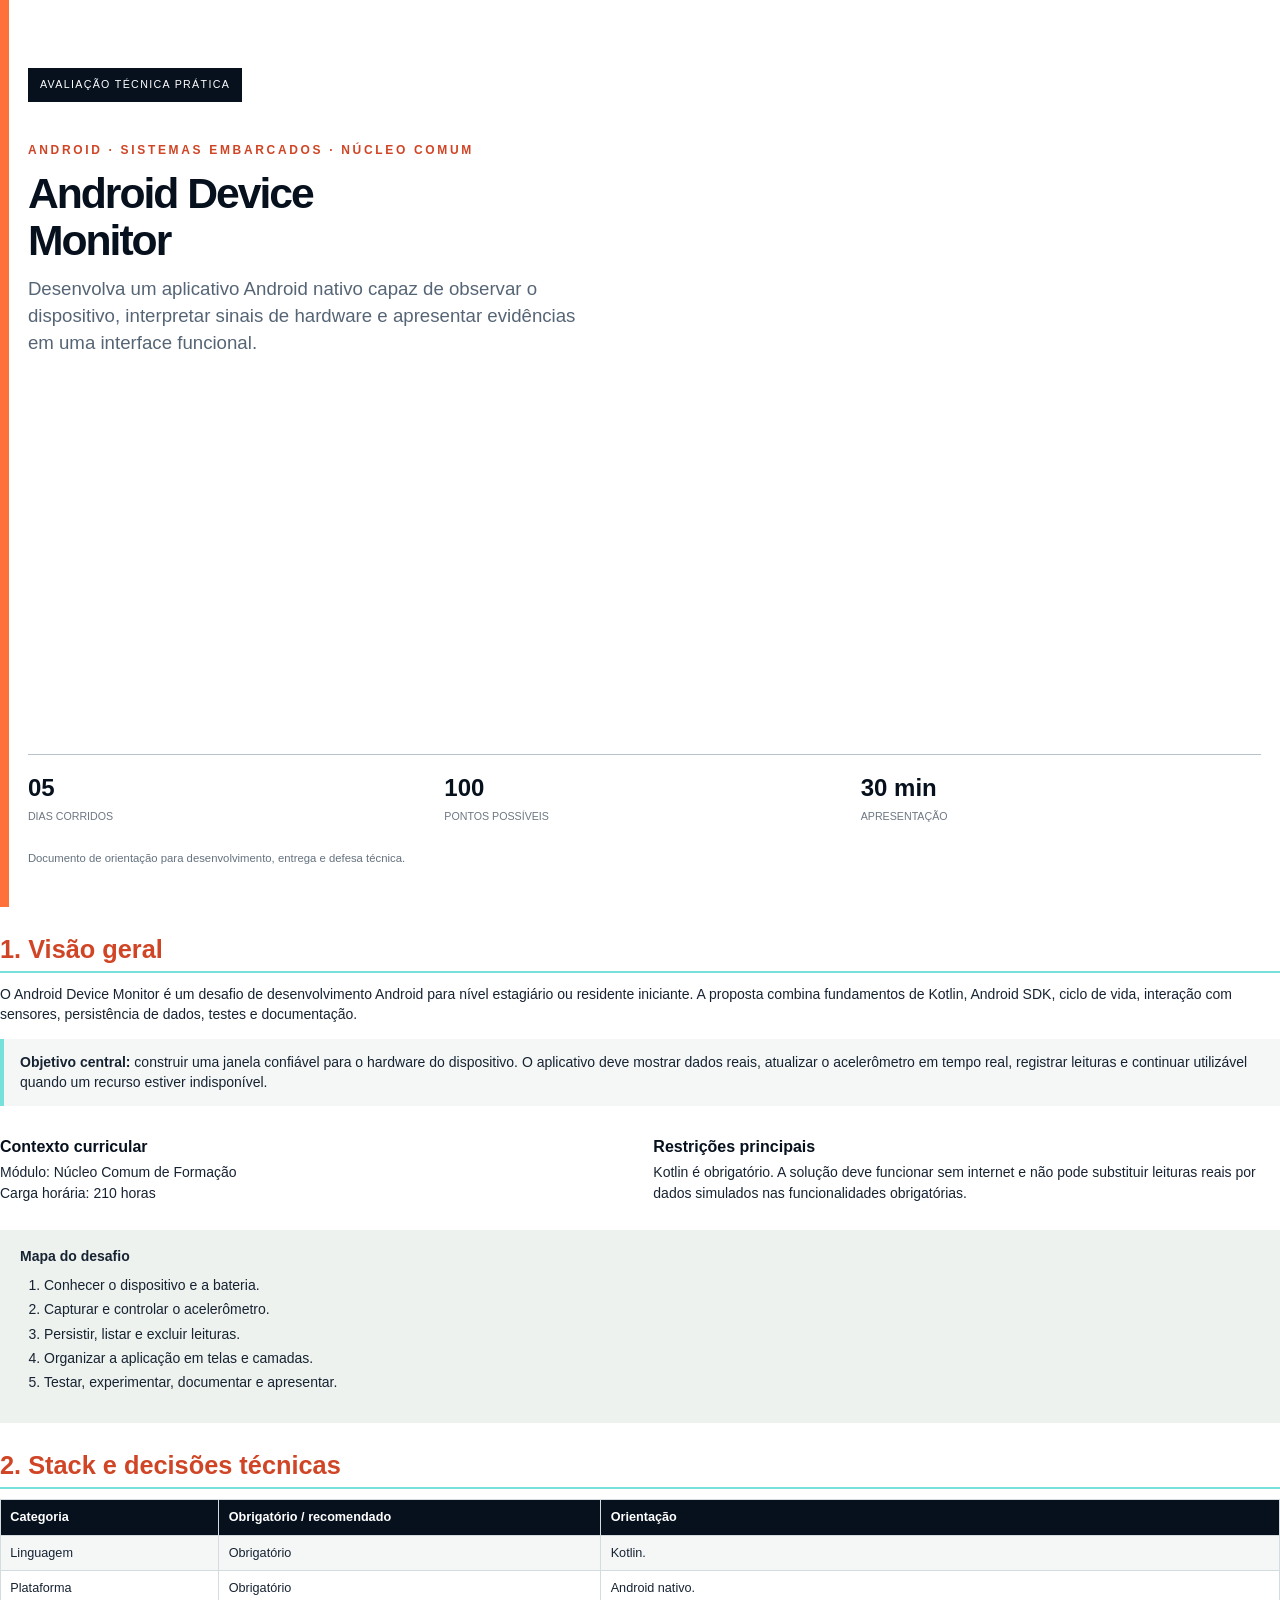
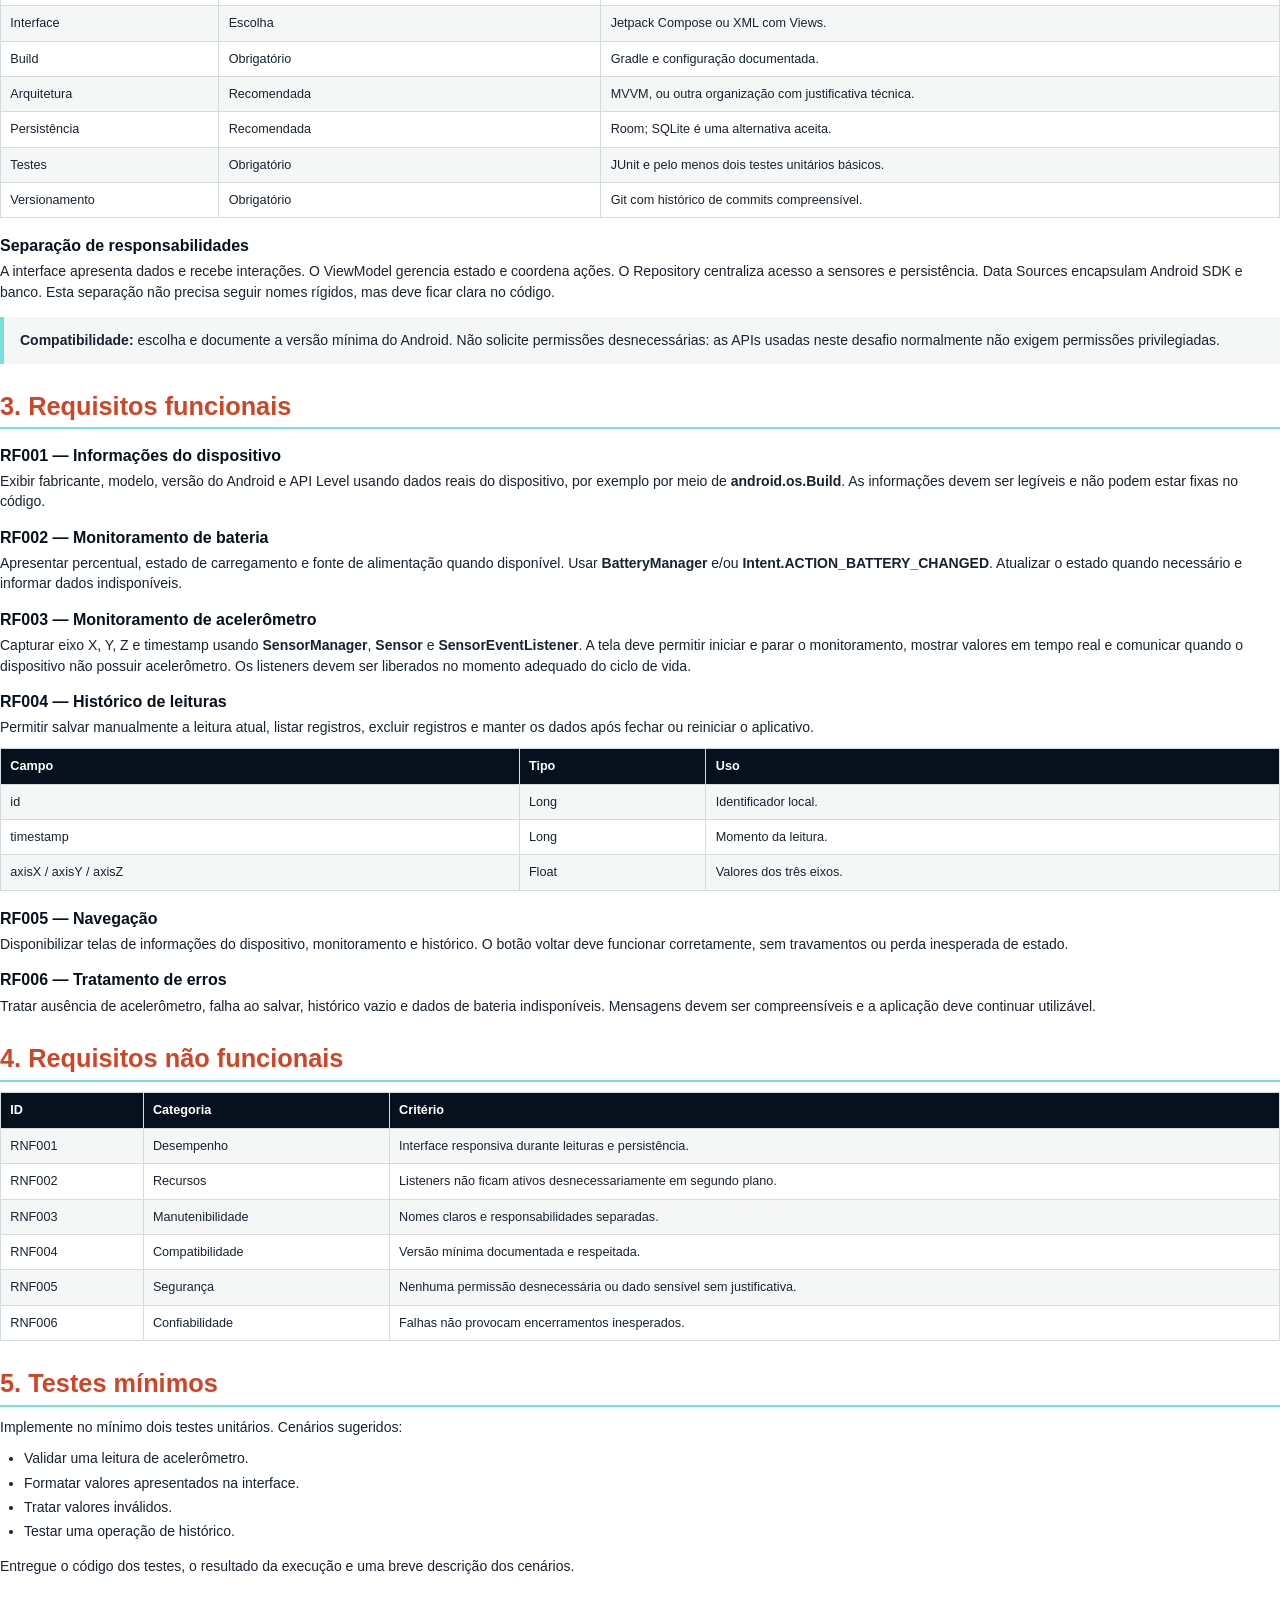
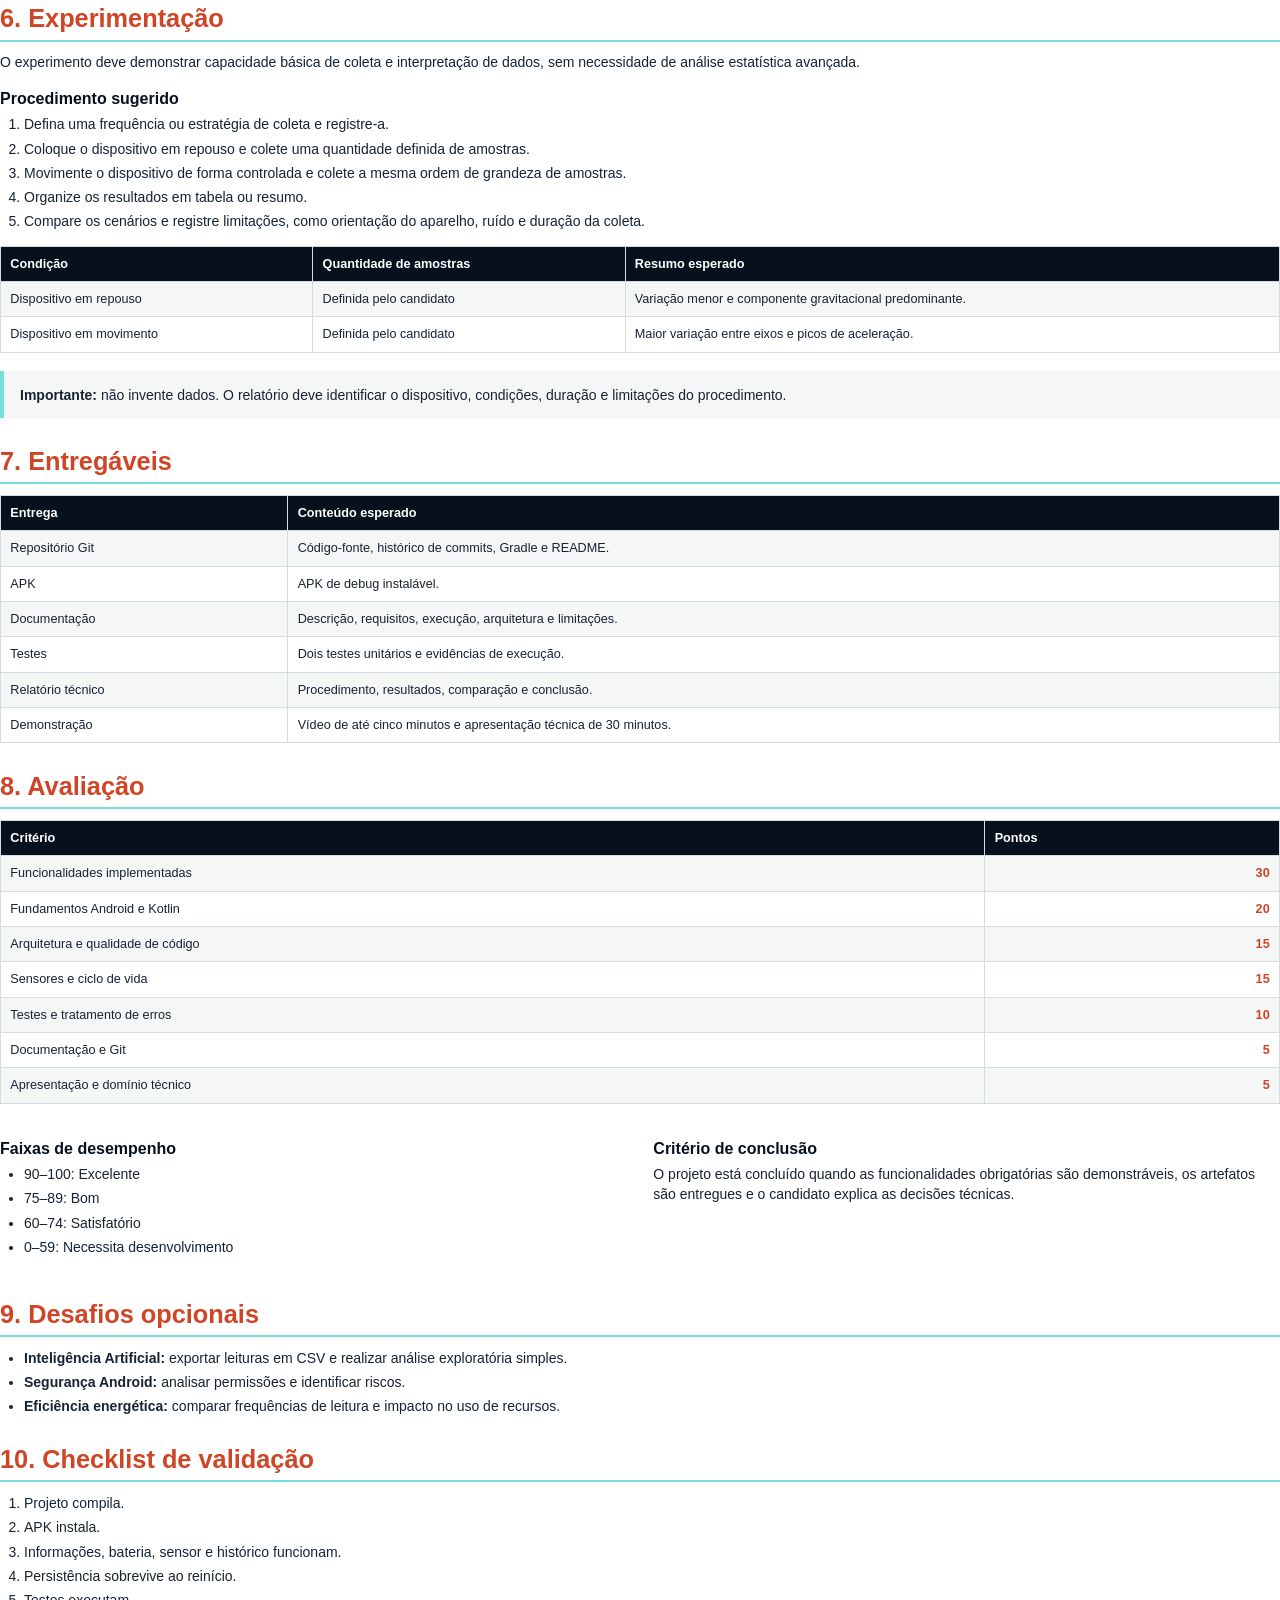
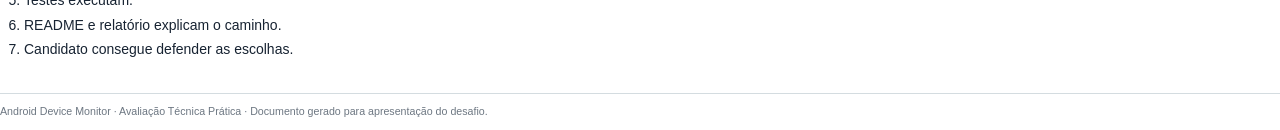
==== docs/android-device-monitor-desafio.html @ e384a614 "feat: create Android Device Monitor challenge site" ====
<!doctype html>
<html lang="pt-BR">
<head>
  <meta charset="utf-8" />
  <title>Android Device Monitor — Desafio técnico</title>
  <style>
    @page{size:A4;margin:18mm 16mm}*{box-sizing:border-box}body{font-family:Arial,Helvetica,sans-serif;color:#172332;font-size:10.5pt;line-height:1.45;margin:0}h1,h2,h3{font-family:Arial,Helvetica,sans-serif;line-height:1.1}h1{font-size:32pt;color:#07111e;margin:0 0 8pt;letter-spacing:-1.5pt}h2{font-size:19pt;color:#cf4525;margin:22pt 0 8pt;border-bottom:2px solid #78e0db;padding-bottom:5pt}h3{font-size:12pt;color:#07111e;margin:13pt 0 4pt}p{margin:5pt 0 8pt}ul,ol{margin-top:5pt;padding-left:18pt}li{margin:3pt 0}.cover{min-height:240mm;display:flex;flex-direction:column;justify-content:space-between;padding:18mm 5mm 8mm;border-left:9px solid #ff7138}.kicker{font-size:9pt;letter-spacing:2pt;text-transform:uppercase;color:#cf4525;font-weight:bold}.subtitle{font-size:14pt;color:#566575;max-width:430pt}.meta{display:grid;grid-template-columns:repeat(3,1fr);gap:12pt;border-top:1px solid #b9c3cb;padding-top:12pt}.meta strong{display:block;font-size:18pt;color:#07111e}.meta span{font-size:8pt;color:#6d7782;text-transform:uppercase}.tag{display:inline-block;background:#07111e;color:#fff;padding:7pt 9pt;font-size:8pt;letter-spacing:1pt;text-transform:uppercase}.toc{background:#eef2ee;padding:12pt 15pt;margin:12pt 0 18pt}.toc strong{display:block;margin-bottom:7pt}.two-col{display:grid;grid-template-columns:1fr 1fr;gap:20pt}.callout{background:#f4f7f6;border-left:4px solid #78e0db;padding:10pt 12pt;margin:11pt 0}.warning{border-left-color:#ff7138}.table{width:100%;border-collapse:collapse;margin:8pt 0 14pt;font-size:9.5pt}.table th{background:#07111e;color:#fff;text-align:left;font-weight:bold}.table th,.table td{padding:6pt 7pt;border:1px solid #d4dce0;vertical-align:top}.table tr:nth-child(even) td{background:#f5f7f7}.page-break{break-before:page}.small{font-size:8.5pt;color:#64717e}.score{font-weight:bold;color:#cf4525;text-align:right;white-space:nowrap}.footer-note{margin-top:25pt;padding-top:8pt;border-top:1px solid #d4dce0;font-size:8pt;color:#6d7782}
  </style>
</head>
<body>
  <section class="cover">
    <div><span class="tag">Avaliação técnica prática</span><p class="kicker" style="margin-top:30pt">Android · sistemas embarcados · núcleo comum</p><h1>Android Device<br/>Monitor</h1><p class="subtitle">Desenvolva um aplicativo Android nativo capaz de observar o dispositivo, interpretar sinais de hardware e apresentar evidências em uma interface funcional.</p></div>
    <div><div class="meta"><div><strong>05</strong><span>dias corridos</span></div><div><strong>100</strong><span>pontos possíveis</span></div><div><strong>30 min</strong><span>apresentação</span></div></div><p class="small" style="margin-top:18pt">Documento de orientação para desenvolvimento, entrega e defesa técnica.</p></div>
  </section>

  <section class="page-break"><h2>1. Visão geral</h2><p>O Android Device Monitor é um desafio de desenvolvimento Android para nível estagiário ou residente iniciante. A proposta combina fundamentos de Kotlin, Android SDK, ciclo de vida, interação com sensores, persistência de dados, testes e documentação.</p><div class="callout"><strong>Objetivo central:</strong> construir uma janela confiável para o hardware do dispositivo. O aplicativo deve mostrar dados reais, atualizar o acelerômetro em tempo real, registrar leituras e continuar utilizável quando um recurso estiver indisponível.</div><div class="two-col"><div><h3>Contexto curricular</h3><p>Módulo: Núcleo Comum de Formação<br/>Carga horária: 210 horas</p></div><div><h3>Restrições principais</h3><p>Kotlin é obrigatório. A solução deve funcionar sem internet e não pode substituir leituras reais por dados simulados nas funcionalidades obrigatórias.</p></div></div><div class="toc"><strong>Mapa do desafio</strong><ol><li>Conhecer o dispositivo e a bateria.</li><li>Capturar e controlar o acelerômetro.</li><li>Persistir, listar e excluir leituras.</li><li>Organizar a aplicação em telas e camadas.</li><li>Testar, experimentar, documentar e apresentar.</li></ol></div></section>

  <section><h2>2. Stack e decisões técnicas</h2><table class="table"><tr><th>Categoria</th><th>Obrigatório / recomendado</th><th>Orientação</th></tr><tr><td>Linguagem</td><td>Obrigatório</td><td>Kotlin.</td></tr><tr><td>Plataforma</td><td>Obrigatório</td><td>Android nativo.</td></tr><tr><td>Interface</td><td>Escolha</td><td>Jetpack Compose ou XML com Views.</td></tr><tr><td>Build</td><td>Obrigatório</td><td>Gradle e configuração documentada.</td></tr><tr><td>Arquitetura</td><td>Recomendada</td><td>MVVM, ou outra organização com justificativa técnica.</td></tr><tr><td>Persistência</td><td>Recomendada</td><td>Room; SQLite é uma alternativa aceita.</td></tr><tr><td>Testes</td><td>Obrigatório</td><td>JUnit e pelo menos dois testes unitários básicos.</td></tr><tr><td>Versionamento</td><td>Obrigatório</td><td>Git com histórico de commits compreensível.</td></tr></table><h3>Separação de responsabilidades</h3><p>A interface apresenta dados e recebe interações. O ViewModel gerencia estado e coordena ações. O Repository centraliza acesso a sensores e persistência. Data Sources encapsulam Android SDK e banco. Esta separação não precisa seguir nomes rígidos, mas deve ficar clara no código.</p><div class="callout"><strong>Compatibilidade:</strong> escolha e documente a versão mínima do Android. Não solicite permissões desnecessárias: as APIs usadas neste desafio normalmente não exigem permissões privilegiadas.</div></section>

  <section class="page-break"><h2>3. Requisitos funcionais</h2><h3>RF001 — Informações do dispositivo</h3><p>Exibir fabricante, modelo, versão do Android e API Level usando dados reais do dispositivo, por exemplo por meio de <strong>android.os.Build</strong>. As informações devem ser legíveis e não podem estar fixas no código.</p><h3>RF002 — Monitoramento de bateria</h3><p>Apresentar percentual, estado de carregamento e fonte de alimentação quando disponível. Usar <strong>BatteryManager</strong> e/ou <strong>Intent.ACTION_BATTERY_CHANGED</strong>. Atualizar o estado quando necessário e informar dados indisponíveis.</p><h3>RF003 — Monitoramento de acelerômetro</h3><p>Capturar eixo X, Y, Z e timestamp usando <strong>SensorManager</strong>, <strong>Sensor</strong> e <strong>SensorEventListener</strong>. A tela deve permitir iniciar e parar o monitoramento, mostrar valores em tempo real e comunicar quando o dispositivo não possuir acelerômetro. Os listeners devem ser liberados no momento adequado do ciclo de vida.</p><h3>RF004 — Histórico de leituras</h3><p>Permitir salvar manualmente a leitura atual, listar registros, excluir registros e manter os dados após fechar ou reiniciar o aplicativo.</p><table class="table"><tr><th>Campo</th><th>Tipo</th><th>Uso</th></tr><tr><td>id</td><td>Long</td><td>Identificador local.</td></tr><tr><td>timestamp</td><td>Long</td><td>Momento da leitura.</td></tr><tr><td>axisX / axisY / axisZ</td><td>Float</td><td>Valores dos três eixos.</td></tr></table><h3>RF005 — Navegação</h3><p>Disponibilizar telas de informações do dispositivo, monitoramento e histórico. O botão voltar deve funcionar corretamente, sem travamentos ou perda inesperada de estado.</p><h3>RF006 — Tratamento de erros</h3><p>Tratar ausência de acelerômetro, falha ao salvar, histórico vazio e dados de bateria indisponíveis. Mensagens devem ser compreensíveis e a aplicação deve continuar utilizável.</p></section>

  <section><h2>4. Requisitos não funcionais</h2><table class="table"><tr><th>ID</th><th>Categoria</th><th>Critério</th></tr><tr><td>RNF001</td><td>Desempenho</td><td>Interface responsiva durante leituras e persistência.</td></tr><tr><td>RNF002</td><td>Recursos</td><td>Listeners não ficam ativos desnecessariamente em segundo plano.</td></tr><tr><td>RNF003</td><td>Manutenibilidade</td><td>Nomes claros e responsabilidades separadas.</td></tr><tr><td>RNF004</td><td>Compatibilidade</td><td>Versão mínima documentada e respeitada.</td></tr><tr><td>RNF005</td><td>Segurança</td><td>Nenhuma permissão desnecessária ou dado sensível sem justificativa.</td></tr><tr><td>RNF006</td><td>Confiabilidade</td><td>Falhas não provocam encerramentos inesperados.</td></tr></table><h2>5. Testes mínimos</h2><p>Implemente no mínimo dois testes unitários. Cenários sugeridos:</p><ul><li>Validar uma leitura de acelerômetro.</li><li>Formatar valores apresentados na interface.</li><li>Tratar valores inválidos.</li><li>Testar uma operação de histórico.</li></ul><p>Entregue o código dos testes, o resultado da execução e uma breve descrição dos cenários.</p></section>

  <section class="page-break"><h2>6. Experimentação</h2><p>O experimento deve demonstrar capacidade básica de coleta e interpretação de dados, sem necessidade de análise estatística avançada.</p><h3>Procedimento sugerido</h3><ol><li>Defina uma frequência ou estratégia de coleta e registre-a.</li><li>Coloque o dispositivo em repouso e colete uma quantidade definida de amostras.</li><li>Movimente o dispositivo de forma controlada e colete a mesma ordem de grandeza de amostras.</li><li>Organize os resultados em tabela ou resumo.</li><li>Compare os cenários e registre limitações, como orientação do aparelho, ruído e duração da coleta.</li></ol><table class="table"><tr><th>Condição</th><th>Quantidade de amostras</th><th>Resumo esperado</th></tr><tr><td>Dispositivo em repouso</td><td>Definida pelo candidato</td><td>Variação menor e componente gravitacional predominante.</td></tr><tr><td>Dispositivo em movimento</td><td>Definida pelo candidato</td><td>Maior variação entre eixos e picos de aceleração.</td></tr></table><div class="callout"><strong>Importante:</strong> não invente dados. O relatório deve identificar o dispositivo, condições, duração e limitações do procedimento.</div><h2>7. Entregáveis</h2><table class="table"><tr><th>Entrega</th><th>Conteúdo esperado</th></tr><tr><td>Repositório Git</td><td>Código-fonte, histórico de commits, Gradle e README.</td></tr><tr><td>APK</td><td>APK de debug instalável.</td></tr><tr><td>Documentação</td><td>Descrição, requisitos, execução, arquitetura e limitações.</td></tr><tr><td>Testes</td><td>Dois testes unitários e evidências de execução.</td></tr><tr><td>Relatório técnico</td><td>Procedimento, resultados, comparação e conclusão.</td></tr><tr><td>Demonstração</td><td>Vídeo de até cinco minutos e apresentação técnica de 30 minutos.</td></tr></table></section>

  <section><h2>8. Avaliação</h2><table class="table"><tr><th>Critério</th><th>Pontos</th></tr><tr><td>Funcionalidades implementadas</td><td class="score">30</td></tr><tr><td>Fundamentos Android e Kotlin</td><td class="score">20</td></tr><tr><td>Arquitetura e qualidade de código</td><td class="score">15</td></tr><tr><td>Sensores e ciclo de vida</td><td class="score">15</td></tr><tr><td>Testes e tratamento de erros</td><td class="score">10</td></tr><tr><td>Documentação e Git</td><td class="score">5</td></tr><tr><td>Apresentação e domínio técnico</td><td class="score">5</td></tr></table><div class="two-col"><div><h3>Faixas de desempenho</h3><ul><li>90–100: Excelente</li><li>75–89: Bom</li><li>60–74: Satisfatório</li><li>0–59: Necessita desenvolvimento</li></ul></div><div><h3>Critério de conclusão</h3><p>O projeto está concluído quando as funcionalidades obrigatórias são demonstráveis, os artefatos são entregues e o candidato explica as decisões técnicas.</p></div></div><h2>9. Desafios opcionais</h2><ul><li><strong>Inteligência Artificial:</strong> exportar leituras em CSV e realizar análise exploratória simples.</li><li><strong>Segurança Android:</strong> analisar permissões e identificar riscos.</li><li><strong>Eficiência energética:</strong> comparar frequências de leitura e impacto no uso de recursos.</li></ul><h2>10. Checklist de validação</h2><ol><li>Projeto compila.</li><li>APK instala.</li><li>Informações, bateria, sensor e histórico funcionam.</li><li>Persistência sobrevive ao reinício.</li><li>Testes executam.</li><li>README e relatório explicam o caminho.</li><li>Candidato consegue defender as escolhas.</li></ol><p class="footer-note">Android Device Monitor · Avaliação Técnica Prática · Documento gerado para apresentação do desafio.</p></section>
</body>
</html>
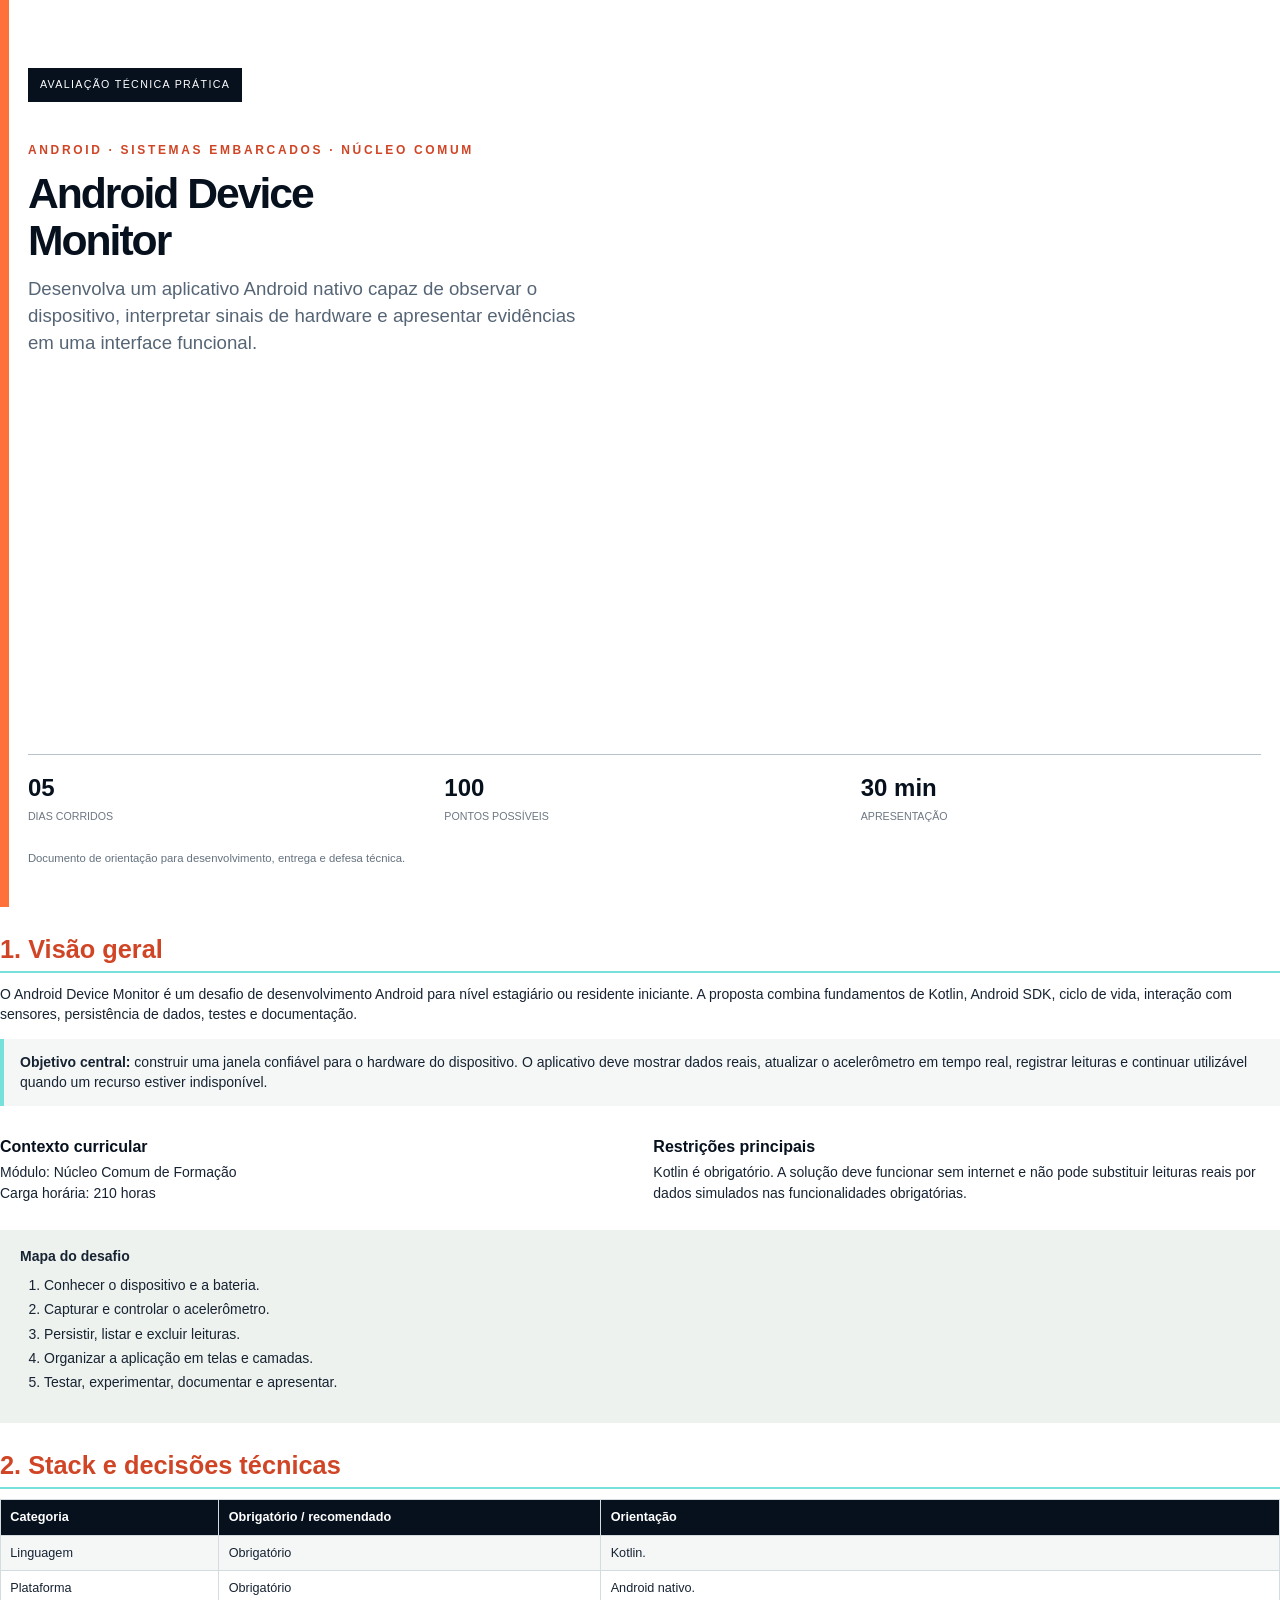
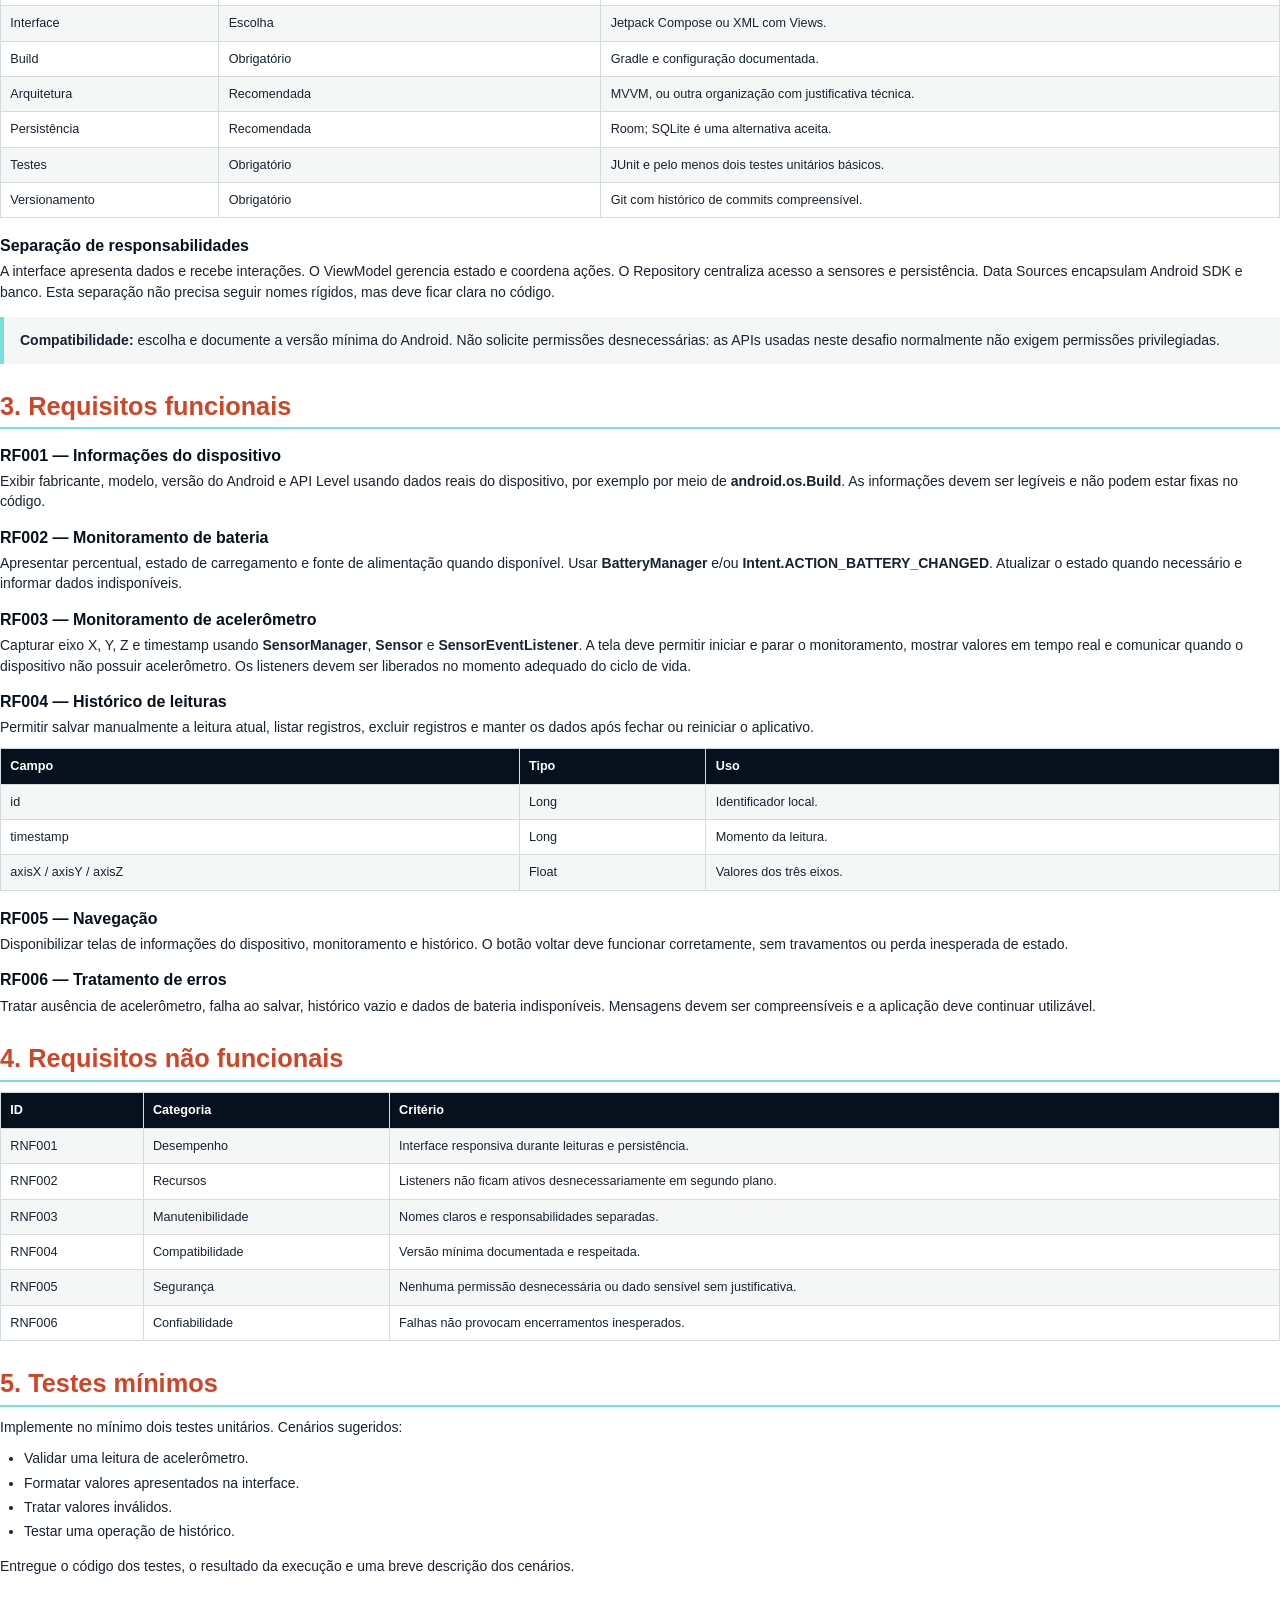
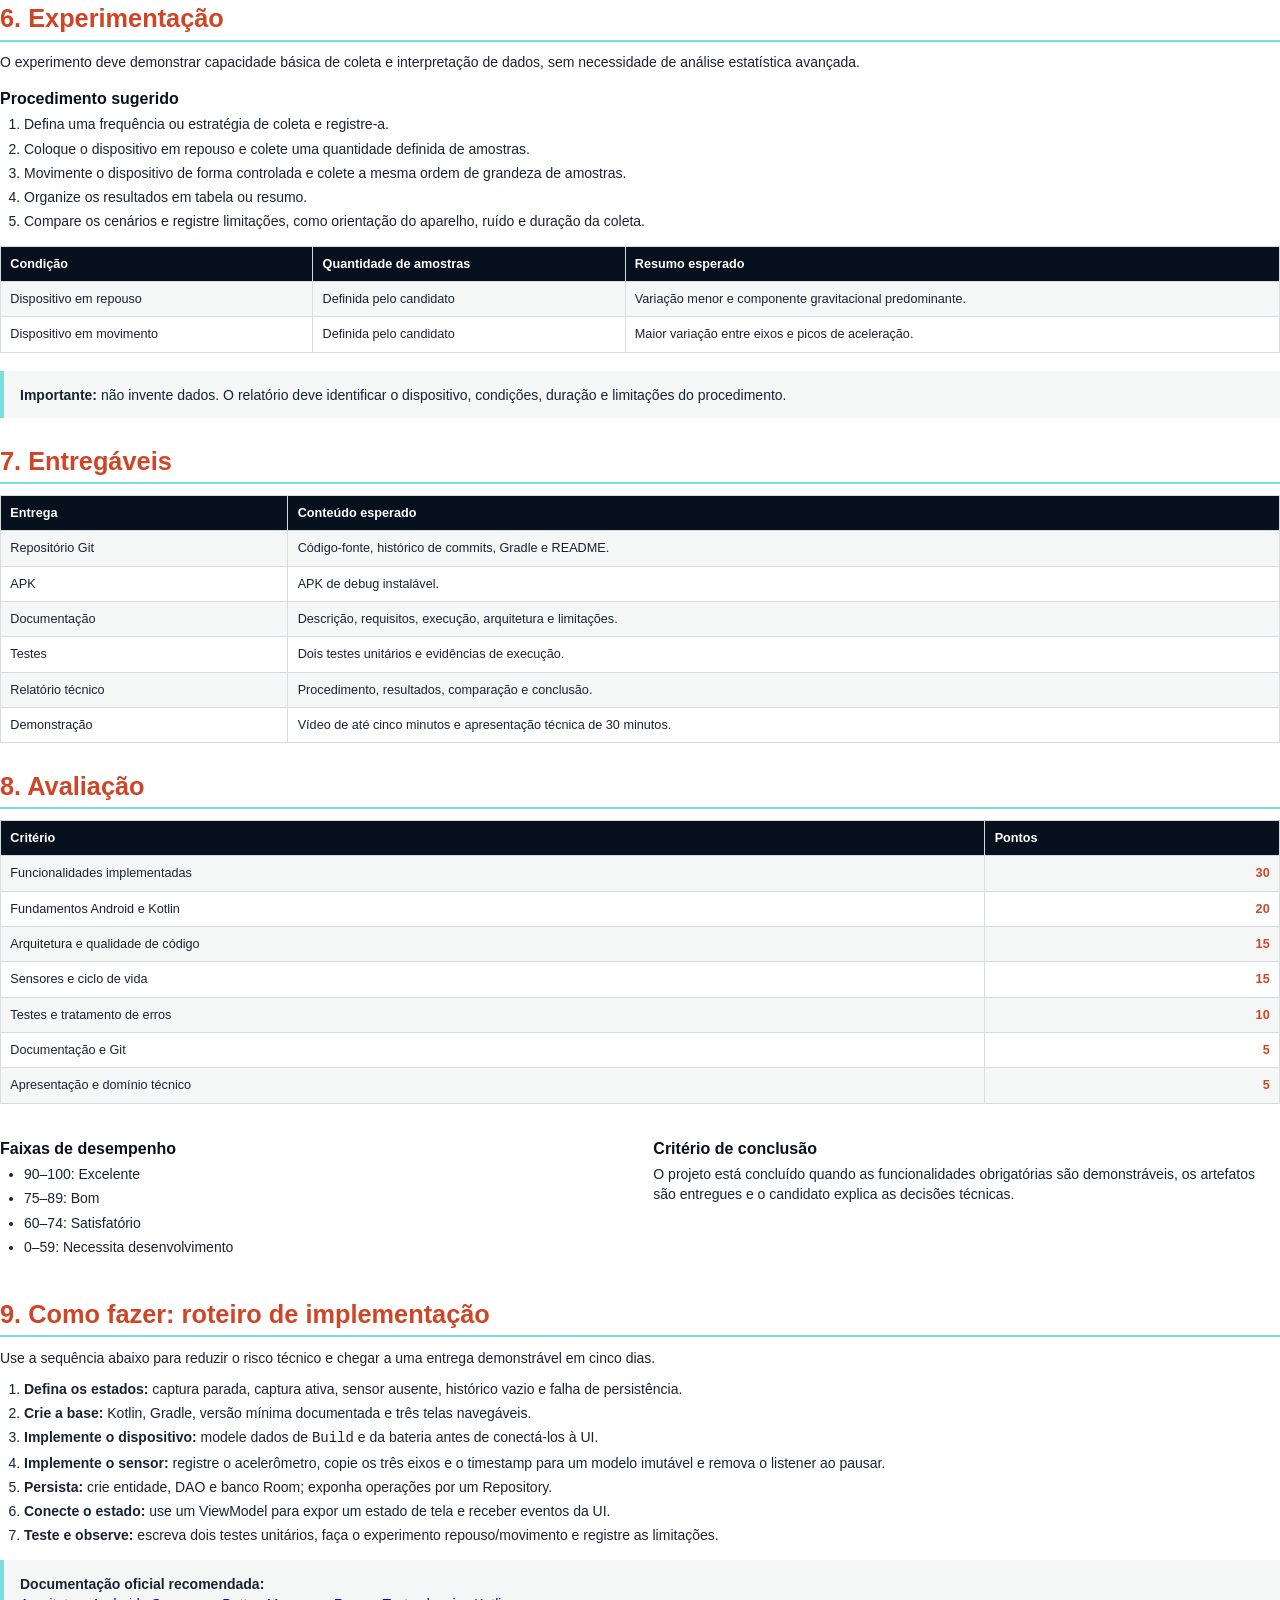
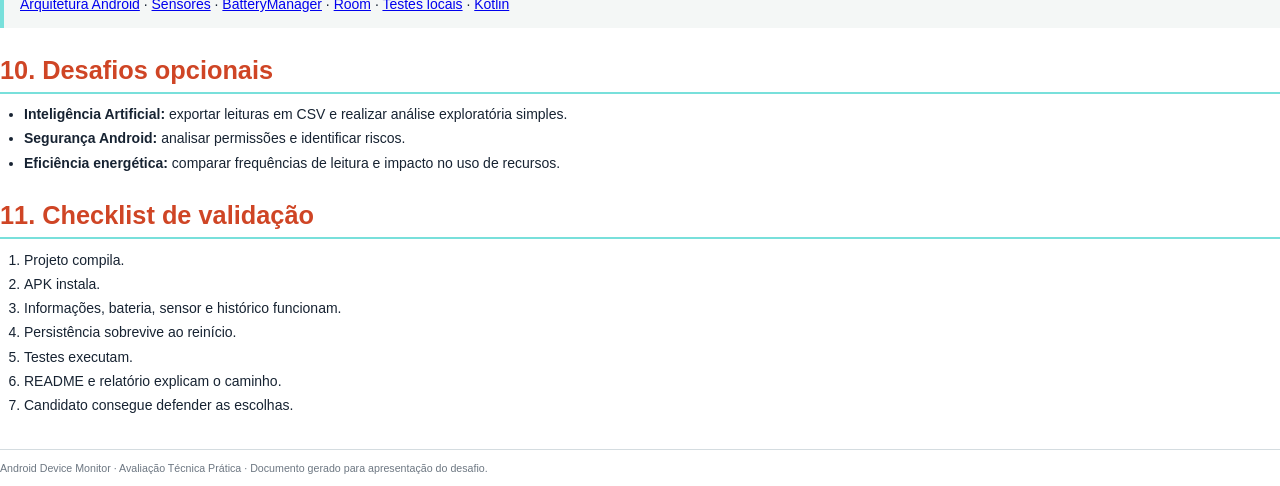
==== commit ea418919: "docs: add implementation guide and official references" ====
--- a/docs/android-device-monitor-desafio.html
+++ b/docs/android-device-monitor-desafio.html
@@ -23,6 +23,6 @@
 
   <section class="page-break"><h2>6. Experimentação</h2><p>O experimento deve demonstrar capacidade básica de coleta e interpretação de dados, sem necessidade de análise estatística avançada.</p><h3>Procedimento sugerido</h3><ol><li>Defina uma frequência ou estratégia de coleta e registre-a.</li><li>Coloque o dispositivo em repouso e colete uma quantidade definida de amostras.</li><li>Movimente o dispositivo de forma controlada e colete a mesma ordem de grandeza de amostras.</li><li>Organize os resultados em tabela ou resumo.</li><li>Compare os cenários e registre limitações, como orientação do aparelho, ruído e duração da coleta.</li></ol><table class="table"><tr><th>Condição</th><th>Quantidade de amostras</th><th>Resumo esperado</th></tr><tr><td>Dispositivo em repouso</td><td>Definida pelo candidato</td><td>Variação menor e componente gravitacional predominante.</td></tr><tr><td>Dispositivo em movimento</td><td>Definida pelo candidato</td><td>Maior variação entre eixos e picos de aceleração.</td></tr></table><div class="callout"><strong>Importante:</strong> não invente dados. O relatório deve identificar o dispositivo, condições, duração e limitações do procedimento.</div><h2>7. Entregáveis</h2><table class="table"><tr><th>Entrega</th><th>Conteúdo esperado</th></tr><tr><td>Repositório Git</td><td>Código-fonte, histórico de commits, Gradle e README.</td></tr><tr><td>APK</td><td>APK de debug instalável.</td></tr><tr><td>Documentação</td><td>Descrição, requisitos, execução, arquitetura e limitações.</td></tr><tr><td>Testes</td><td>Dois testes unitários e evidências de execução.</td></tr><tr><td>Relatório técnico</td><td>Procedimento, resultados, comparação e conclusão.</td></tr><tr><td>Demonstração</td><td>Vídeo de até cinco minutos e apresentação técnica de 30 minutos.</td></tr></table></section>
 
-  <section><h2>8. Avaliação</h2><table class="table"><tr><th>Critério</th><th>Pontos</th></tr><tr><td>Funcionalidades implementadas</td><td class="score">30</td></tr><tr><td>Fundamentos Android e Kotlin</td><td class="score">20</td></tr><tr><td>Arquitetura e qualidade de código</td><td class="score">15</td></tr><tr><td>Sensores e ciclo de vida</td><td class="score">15</td></tr><tr><td>Testes e tratamento de erros</td><td class="score">10</td></tr><tr><td>Documentação e Git</td><td class="score">5</td></tr><tr><td>Apresentação e domínio técnico</td><td class="score">5</td></tr></table><div class="two-col"><div><h3>Faixas de desempenho</h3><ul><li>90–100: Excelente</li><li>75–89: Bom</li><li>60–74: Satisfatório</li><li>0–59: Necessita desenvolvimento</li></ul></div><div><h3>Critério de conclusão</h3><p>O projeto está concluído quando as funcionalidades obrigatórias são demonstráveis, os artefatos são entregues e o candidato explica as decisões técnicas.</p></div></div><h2>9. Desafios opcionais</h2><ul><li><strong>Inteligência Artificial:</strong> exportar leituras em CSV e realizar análise exploratória simples.</li><li><strong>Segurança Android:</strong> analisar permissões e identificar riscos.</li><li><strong>Eficiência energética:</strong> comparar frequências de leitura e impacto no uso de recursos.</li></ul><h2>10. Checklist de validação</h2><ol><li>Projeto compila.</li><li>APK instala.</li><li>Informações, bateria, sensor e histórico funcionam.</li><li>Persistência sobrevive ao reinício.</li><li>Testes executam.</li><li>README e relatório explicam o caminho.</li><li>Candidato consegue defender as escolhas.</li></ol><p class="footer-note">Android Device Monitor · Avaliação Técnica Prática · Documento gerado para apresentação do desafio.</p></section>
+  <section><h2>8. Avaliação</h2><table class="table"><tr><th>Critério</th><th>Pontos</th></tr><tr><td>Funcionalidades implementadas</td><td class="score">30</td></tr><tr><td>Fundamentos Android e Kotlin</td><td class="score">20</td></tr><tr><td>Arquitetura e qualidade de código</td><td class="score">15</td></tr><tr><td>Sensores e ciclo de vida</td><td class="score">15</td></tr><tr><td>Testes e tratamento de erros</td><td class="score">10</td></tr><tr><td>Documentação e Git</td><td class="score">5</td></tr><tr><td>Apresentação e domínio técnico</td><td class="score">5</td></tr></table><div class="two-col"><div><h3>Faixas de desempenho</h3><ul><li>90–100: Excelente</li><li>75–89: Bom</li><li>60–74: Satisfatório</li><li>0–59: Necessita desenvolvimento</li></ul></div><div><h3>Critério de conclusão</h3><p>O projeto está concluído quando as funcionalidades obrigatórias são demonstráveis, os artefatos são entregues e o candidato explica as decisões técnicas.</p></div></div><h2>9. Como fazer: roteiro de implementação</h2><p>Use a sequência abaixo para reduzir o risco técnico e chegar a uma entrega demonstrável em cinco dias.</p><ol><li><strong>Defina os estados:</strong> captura parada, captura ativa, sensor ausente, histórico vazio e falha de persistência.</li><li><strong>Crie a base:</strong> Kotlin, Gradle, versão mínima documentada e três telas navegáveis.</li><li><strong>Implemente o dispositivo:</strong> modele dados de <code>Build</code> e da bateria antes de conectá-los à UI.</li><li><strong>Implemente o sensor:</strong> registre o acelerômetro, copie os três eixos e o timestamp para um modelo imutável e remova o listener ao pausar.</li><li><strong>Persista:</strong> crie entidade, DAO e banco Room; exponha operações por um Repository.</li><li><strong>Conecte o estado:</strong> use um ViewModel para expor um estado de tela e receber eventos da UI.</li><li><strong>Teste e observe:</strong> escreva dois testes unitários, faça o experimento repouso/movimento e registre as limitações.</li></ol><div class="callout"><strong>Documentação oficial recomendada:</strong><br/><a href="https://developer.android.com/topic/architecture">Arquitetura Android</a> · <a href="https://developer.android.com/develop/sensors-and-location/sensors/sensors_overview">Sensores</a> · <a href="https://developer.android.com/reference/android/os/BatteryManager">BatteryManager</a> · <a href="https://developer.android.com/training/data-storage/room">Room</a> · <a href="https://developer.android.com/training/testing/local-tests">Testes locais</a> · <a href="https://kotlinlang.org/docs/">Kotlin</a></div><h2>10. Desafios opcionais</h2><ul><li><strong>Inteligência Artificial:</strong> exportar leituras em CSV e realizar análise exploratória simples.</li><li><strong>Segurança Android:</strong> analisar permissões e identificar riscos.</li><li><strong>Eficiência energética:</strong> comparar frequências de leitura e impacto no uso de recursos.</li></ul><h2>11. Checklist de validação</h2><ol><li>Projeto compila.</li><li>APK instala.</li><li>Informações, bateria, sensor e histórico funcionam.</li><li>Persistência sobrevive ao reinício.</li><li>Testes executam.</li><li>README e relatório explicam o caminho.</li><li>Candidato consegue defender as escolhas.</li></ol><p class="footer-note">Android Device Monitor · Avaliação Técnica Prática · Documento gerado para apresentação do desafio.</p></section>
 </body>
 </html>
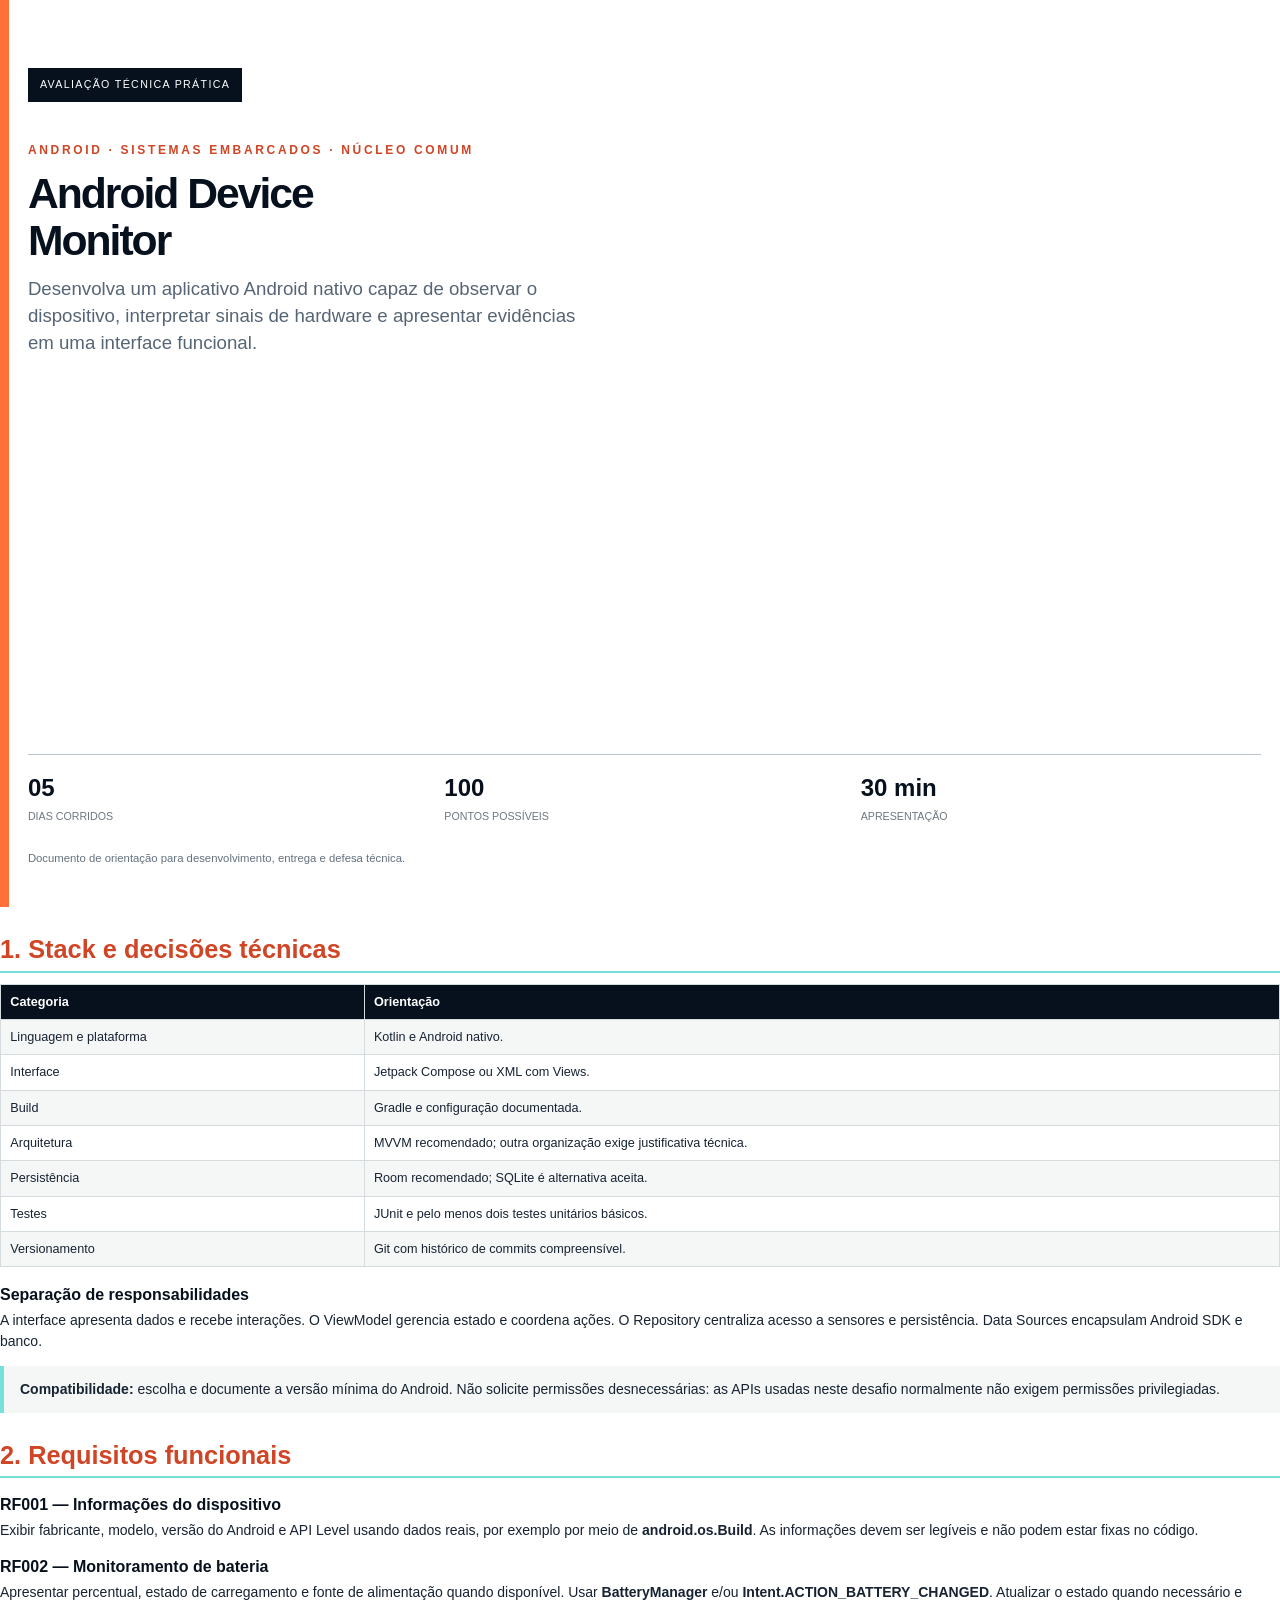
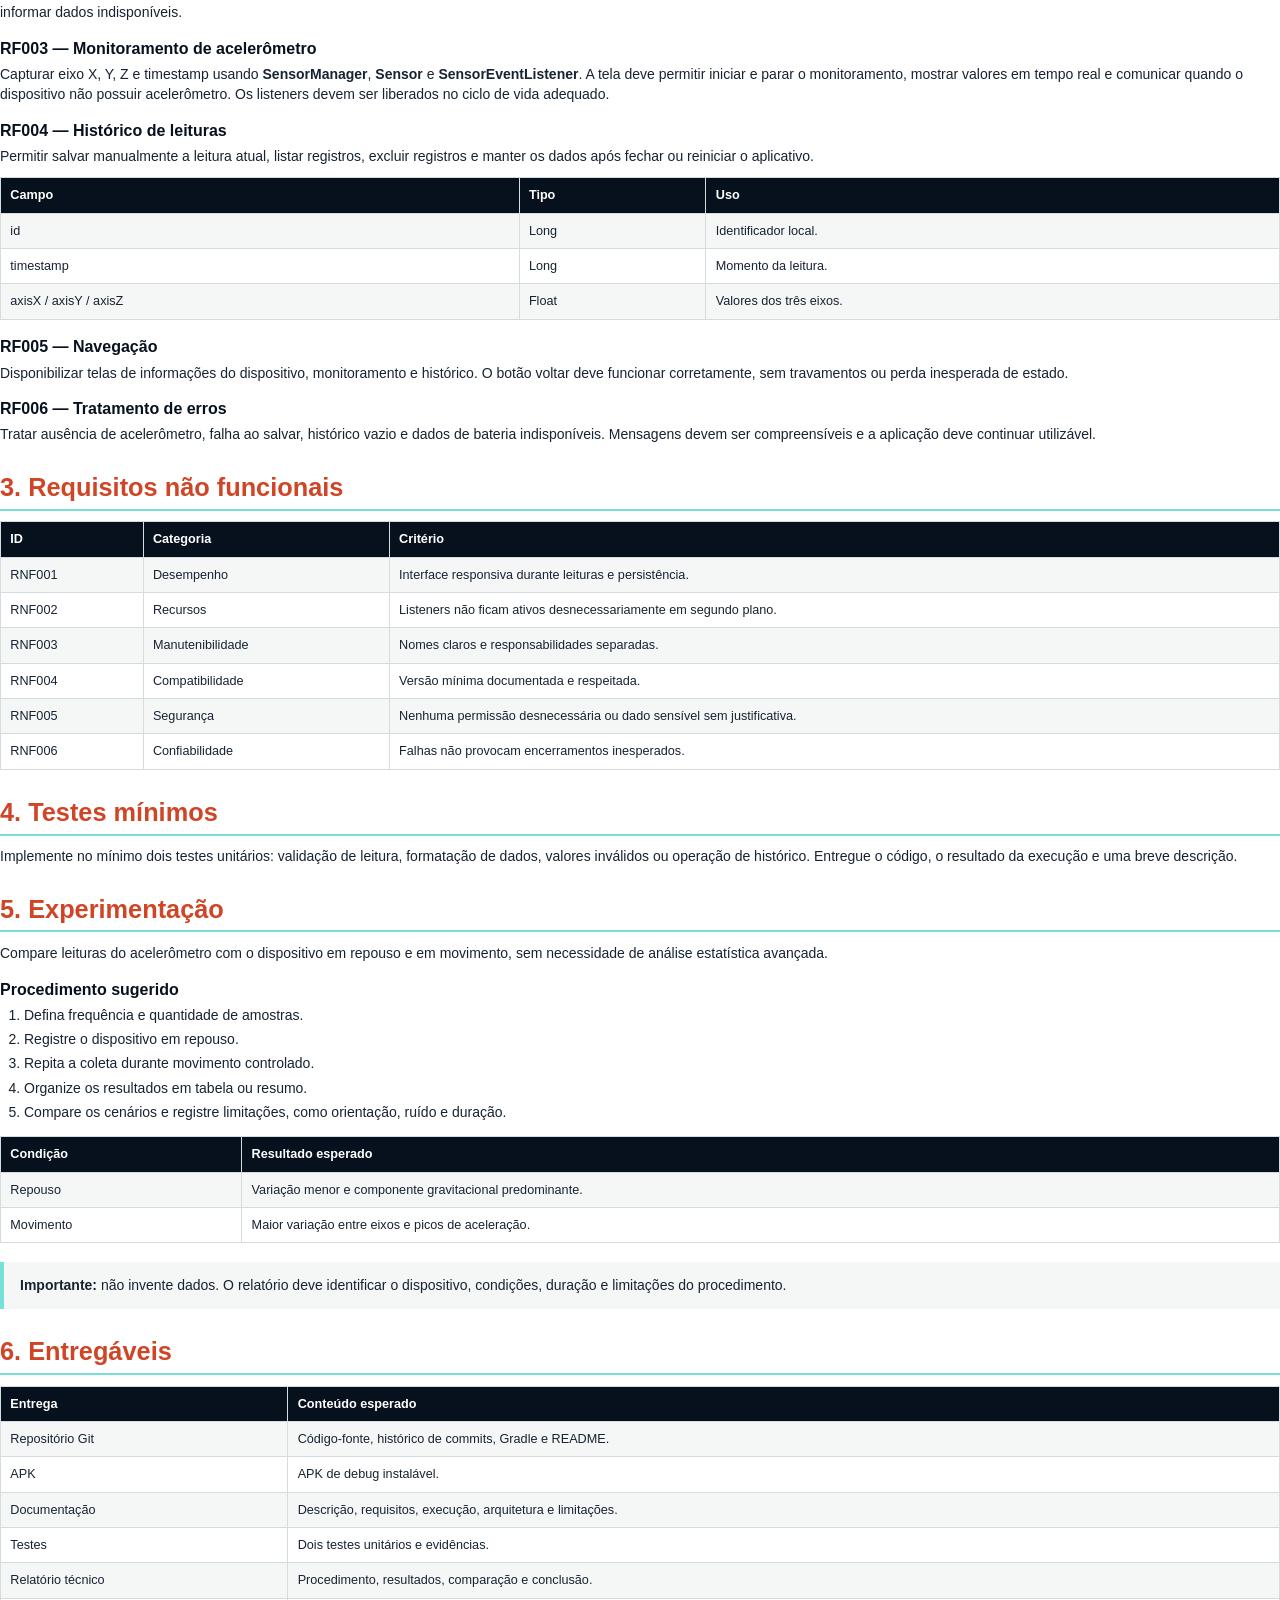
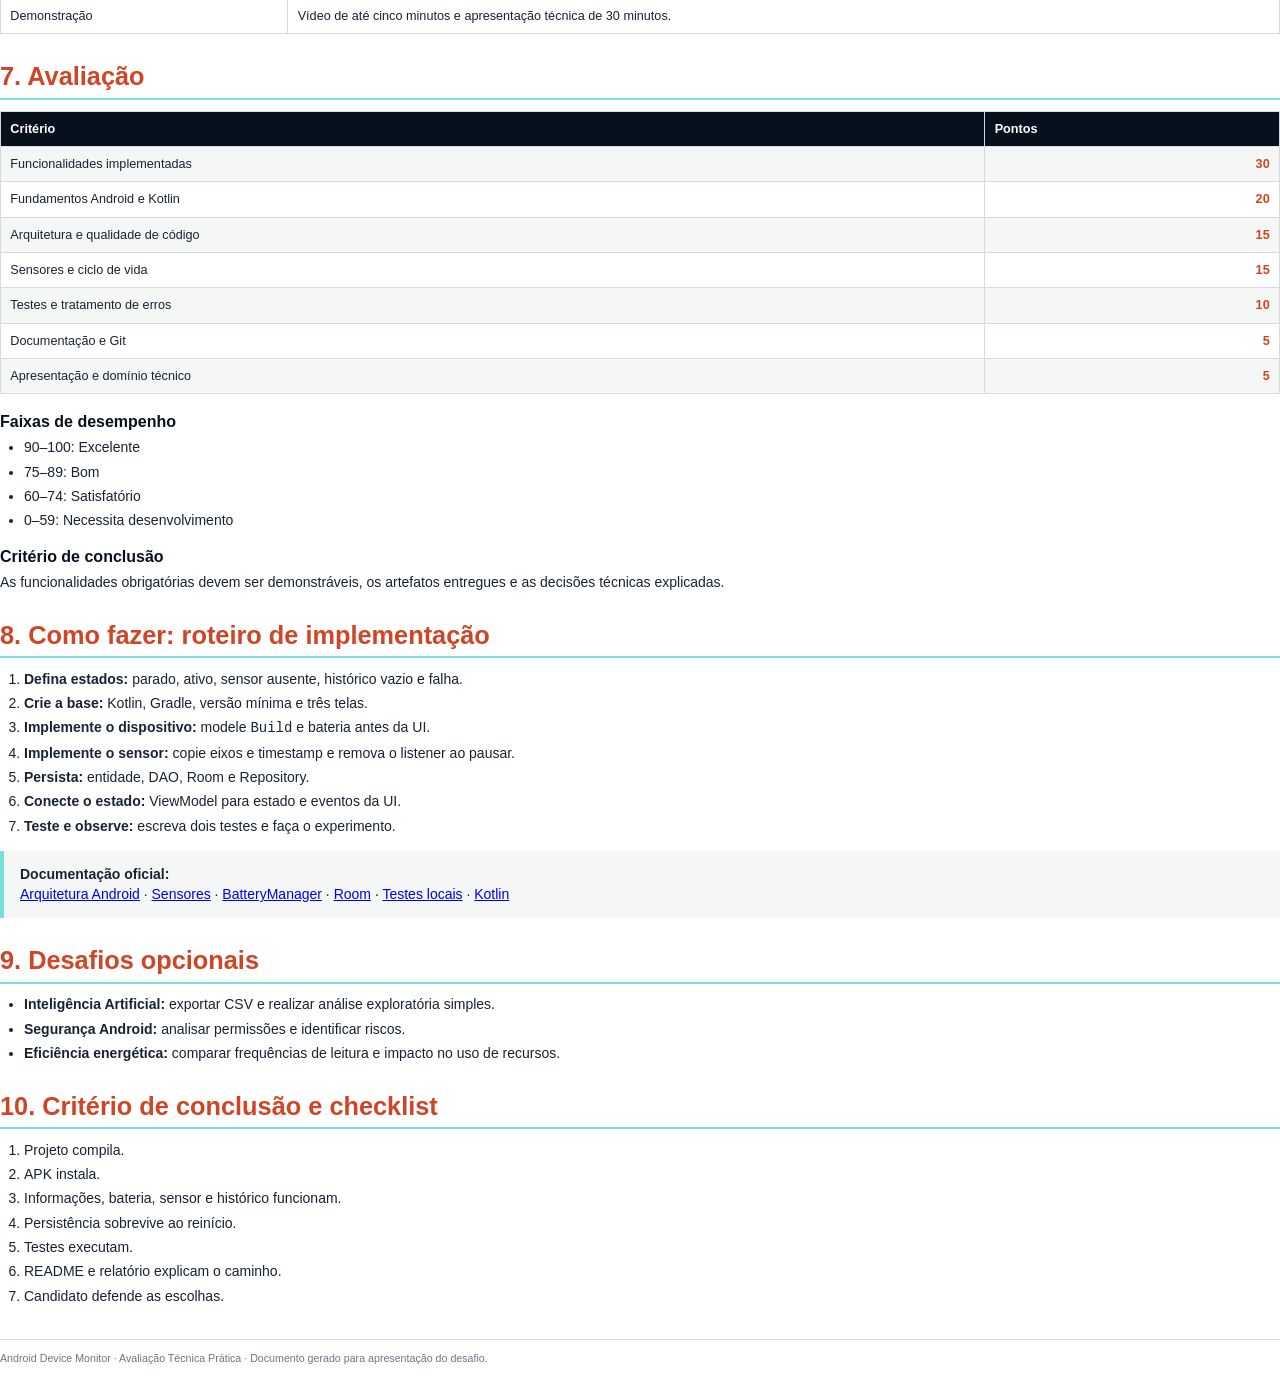
==== commit 57efbe14: "docs: remove prompt framing from challenge PDF" ====
--- a/docs/android-device-monitor-desafio.html
+++ b/docs/android-device-monitor-desafio.html
@@ -4,25 +4,15 @@
   <meta charset="utf-8" />
   <title>Android Device Monitor — Desafio técnico</title>
   <style>
-    @page{size:A4;margin:18mm 16mm}*{box-sizing:border-box}body{font-family:Arial,Helvetica,sans-serif;color:#172332;font-size:10.5pt;line-height:1.45;margin:0}h1,h2,h3{font-family:Arial,Helvetica,sans-serif;line-height:1.1}h1{font-size:32pt;color:#07111e;margin:0 0 8pt;letter-spacing:-1.5pt}h2{font-size:19pt;color:#cf4525;margin:22pt 0 8pt;border-bottom:2px solid #78e0db;padding-bottom:5pt}h3{font-size:12pt;color:#07111e;margin:13pt 0 4pt}p{margin:5pt 0 8pt}ul,ol{margin-top:5pt;padding-left:18pt}li{margin:3pt 0}.cover{min-height:240mm;display:flex;flex-direction:column;justify-content:space-between;padding:18mm 5mm 8mm;border-left:9px solid #ff7138}.kicker{font-size:9pt;letter-spacing:2pt;text-transform:uppercase;color:#cf4525;font-weight:bold}.subtitle{font-size:14pt;color:#566575;max-width:430pt}.meta{display:grid;grid-template-columns:repeat(3,1fr);gap:12pt;border-top:1px solid #b9c3cb;padding-top:12pt}.meta strong{display:block;font-size:18pt;color:#07111e}.meta span{font-size:8pt;color:#6d7782;text-transform:uppercase}.tag{display:inline-block;background:#07111e;color:#fff;padding:7pt 9pt;font-size:8pt;letter-spacing:1pt;text-transform:uppercase}.toc{background:#eef2ee;padding:12pt 15pt;margin:12pt 0 18pt}.toc strong{display:block;margin-bottom:7pt}.two-col{display:grid;grid-template-columns:1fr 1fr;gap:20pt}.callout{background:#f4f7f6;border-left:4px solid #78e0db;padding:10pt 12pt;margin:11pt 0}.warning{border-left-color:#ff7138}.table{width:100%;border-collapse:collapse;margin:8pt 0 14pt;font-size:9.5pt}.table th{background:#07111e;color:#fff;text-align:left;font-weight:bold}.table th,.table td{padding:6pt 7pt;border:1px solid #d4dce0;vertical-align:top}.table tr:nth-child(even) td{background:#f5f7f7}.page-break{break-before:page}.small{font-size:8.5pt;color:#64717e}.score{font-weight:bold;color:#cf4525;text-align:right;white-space:nowrap}.footer-note{margin-top:25pt;padding-top:8pt;border-top:1px solid #d4dce0;font-size:8pt;color:#6d7782}
+    @page{size:A4;margin:18mm 16mm}*{box-sizing:border-box}body{font-family:Arial,Helvetica,sans-serif;color:#172332;font-size:10.5pt;line-height:1.45;margin:0}h1,h2,h3{line-height:1.1}h1{font-size:32pt;color:#07111e;margin:0 0 8pt;letter-spacing:-1.5pt}h2{font-size:19pt;color:#cf4525;margin:22pt 0 8pt;border-bottom:2px solid #78e0db;padding-bottom:5pt}h3{font-size:12pt;color:#07111e;margin:13pt 0 4pt}p{margin:5pt 0 8pt}ul,ol{margin-top:5pt;padding-left:18pt}li{margin:3pt 0}.cover{min-height:240mm;display:flex;flex-direction:column;justify-content:space-between;padding:18mm 5mm 8mm;border-left:9px solid #ff7138}.kicker{font-size:9pt;letter-spacing:2pt;text-transform:uppercase;color:#cf4525;font-weight:bold}.subtitle{font-size:14pt;color:#566575;max-width:430pt}.meta{display:grid;grid-template-columns:repeat(3,1fr);gap:12pt;border-top:1px solid #b9c3cb;padding-top:12pt}.meta strong{display:block;font-size:18pt;color:#07111e}.meta span{font-size:8pt;color:#6d7782;text-transform:uppercase}.tag{display:inline-block;background:#07111e;color:#fff;padding:7pt 9pt;font-size:8pt;letter-spacing:1pt;text-transform:uppercase}.two-col{display:grid;grid-template-columns:1fr 1fr;gap:20pt}.callout{background:#f4f7f6;border-left:4px solid #78e0db;padding:10pt 12pt;margin:11pt 0}.table{width:100%;border-collapse:collapse;margin:8pt 0 14pt;font-size:9.5pt}.table th{background:#07111e;color:#fff;text-align:left;font-weight:bold}.table th,.table td{padding:6pt 7pt;border:1px solid #d4dce0;vertical-align:top}.table tr:nth-child(even) td{background:#f5f7f7}.page-break{break-before:page}.small{font-size:8.5pt;color:#64717e}.score{font-weight:bold;color:#cf4525;text-align:right;white-space:nowrap}.footer-note{margin-top:25pt;padding-top:8pt;border-top:1px solid #d4dce0;font-size:8pt;color:#6d7782}
   </style>
 </head>
 <body>
-  <section class="cover">
-    <div><span class="tag">Avaliação técnica prática</span><p class="kicker" style="margin-top:30pt">Android · sistemas embarcados · núcleo comum</p><h1>Android Device<br/>Monitor</h1><p class="subtitle">Desenvolva um aplicativo Android nativo capaz de observar o dispositivo, interpretar sinais de hardware e apresentar evidências em uma interface funcional.</p></div>
-    <div><div class="meta"><div><strong>05</strong><span>dias corridos</span></div><div><strong>100</strong><span>pontos possíveis</span></div><div><strong>30 min</strong><span>apresentação</span></div></div><p class="small" style="margin-top:18pt">Documento de orientação para desenvolvimento, entrega e defesa técnica.</p></div>
-  </section>
-
-  <section class="page-break"><h2>1. Visão geral</h2><p>O Android Device Monitor é um desafio de desenvolvimento Android para nível estagiário ou residente iniciante. A proposta combina fundamentos de Kotlin, Android SDK, ciclo de vida, interação com sensores, persistência de dados, testes e documentação.</p><div class="callout"><strong>Objetivo central:</strong> construir uma janela confiável para o hardware do dispositivo. O aplicativo deve mostrar dados reais, atualizar o acelerômetro em tempo real, registrar leituras e continuar utilizável quando um recurso estiver indisponível.</div><div class="two-col"><div><h3>Contexto curricular</h3><p>Módulo: Núcleo Comum de Formação<br/>Carga horária: 210 horas</p></div><div><h3>Restrições principais</h3><p>Kotlin é obrigatório. A solução deve funcionar sem internet e não pode substituir leituras reais por dados simulados nas funcionalidades obrigatórias.</p></div></div><div class="toc"><strong>Mapa do desafio</strong><ol><li>Conhecer o dispositivo e a bateria.</li><li>Capturar e controlar o acelerômetro.</li><li>Persistir, listar e excluir leituras.</li><li>Organizar a aplicação em telas e camadas.</li><li>Testar, experimentar, documentar e apresentar.</li></ol></div></section>
-
-  <section><h2>2. Stack e decisões técnicas</h2><table class="table"><tr><th>Categoria</th><th>Obrigatório / recomendado</th><th>Orientação</th></tr><tr><td>Linguagem</td><td>Obrigatório</td><td>Kotlin.</td></tr><tr><td>Plataforma</td><td>Obrigatório</td><td>Android nativo.</td></tr><tr><td>Interface</td><td>Escolha</td><td>Jetpack Compose ou XML com Views.</td></tr><tr><td>Build</td><td>Obrigatório</td><td>Gradle e configuração documentada.</td></tr><tr><td>Arquitetura</td><td>Recomendada</td><td>MVVM, ou outra organização com justificativa técnica.</td></tr><tr><td>Persistência</td><td>Recomendada</td><td>Room; SQLite é uma alternativa aceita.</td></tr><tr><td>Testes</td><td>Obrigatório</td><td>JUnit e pelo menos dois testes unitários básicos.</td></tr><tr><td>Versionamento</td><td>Obrigatório</td><td>Git com histórico de commits compreensível.</td></tr></table><h3>Separação de responsabilidades</h3><p>A interface apresenta dados e recebe interações. O ViewModel gerencia estado e coordena ações. O Repository centraliza acesso a sensores e persistência. Data Sources encapsulam Android SDK e banco. Esta separação não precisa seguir nomes rígidos, mas deve ficar clara no código.</p><div class="callout"><strong>Compatibilidade:</strong> escolha e documente a versão mínima do Android. Não solicite permissões desnecessárias: as APIs usadas neste desafio normalmente não exigem permissões privilegiadas.</div></section>
-
-  <section class="page-break"><h2>3. Requisitos funcionais</h2><h3>RF001 — Informações do dispositivo</h3><p>Exibir fabricante, modelo, versão do Android e API Level usando dados reais do dispositivo, por exemplo por meio de <strong>android.os.Build</strong>. As informações devem ser legíveis e não podem estar fixas no código.</p><h3>RF002 — Monitoramento de bateria</h3><p>Apresentar percentual, estado de carregamento e fonte de alimentação quando disponível. Usar <strong>BatteryManager</strong> e/ou <strong>Intent.ACTION_BATTERY_CHANGED</strong>. Atualizar o estado quando necessário e informar dados indisponíveis.</p><h3>RF003 — Monitoramento de acelerômetro</h3><p>Capturar eixo X, Y, Z e timestamp usando <strong>SensorManager</strong>, <strong>Sensor</strong> e <strong>SensorEventListener</strong>. A tela deve permitir iniciar e parar o monitoramento, mostrar valores em tempo real e comunicar quando o dispositivo não possuir acelerômetro. Os listeners devem ser liberados no momento adequado do ciclo de vida.</p><h3>RF004 — Histórico de leituras</h3><p>Permitir salvar manualmente a leitura atual, listar registros, excluir registros e manter os dados após fechar ou reiniciar o aplicativo.</p><table class="table"><tr><th>Campo</th><th>Tipo</th><th>Uso</th></tr><tr><td>id</td><td>Long</td><td>Identificador local.</td></tr><tr><td>timestamp</td><td>Long</td><td>Momento da leitura.</td></tr><tr><td>axisX / axisY / axisZ</td><td>Float</td><td>Valores dos três eixos.</td></tr></table><h3>RF005 — Navegação</h3><p>Disponibilizar telas de informações do dispositivo, monitoramento e histórico. O botão voltar deve funcionar corretamente, sem travamentos ou perda inesperada de estado.</p><h3>RF006 — Tratamento de erros</h3><p>Tratar ausência de acelerômetro, falha ao salvar, histórico vazio e dados de bateria indisponíveis. Mensagens devem ser compreensíveis e a aplicação deve continuar utilizável.</p></section>
-
-  <section><h2>4. Requisitos não funcionais</h2><table class="table"><tr><th>ID</th><th>Categoria</th><th>Critério</th></tr><tr><td>RNF001</td><td>Desempenho</td><td>Interface responsiva durante leituras e persistência.</td></tr><tr><td>RNF002</td><td>Recursos</td><td>Listeners não ficam ativos desnecessariamente em segundo plano.</td></tr><tr><td>RNF003</td><td>Manutenibilidade</td><td>Nomes claros e responsabilidades separadas.</td></tr><tr><td>RNF004</td><td>Compatibilidade</td><td>Versão mínima documentada e respeitada.</td></tr><tr><td>RNF005</td><td>Segurança</td><td>Nenhuma permissão desnecessária ou dado sensível sem justificativa.</td></tr><tr><td>RNF006</td><td>Confiabilidade</td><td>Falhas não provocam encerramentos inesperados.</td></tr></table><h2>5. Testes mínimos</h2><p>Implemente no mínimo dois testes unitários. Cenários sugeridos:</p><ul><li>Validar uma leitura de acelerômetro.</li><li>Formatar valores apresentados na interface.</li><li>Tratar valores inválidos.</li><li>Testar uma operação de histórico.</li></ul><p>Entregue o código dos testes, o resultado da execução e uma breve descrição dos cenários.</p></section>
-
-  <section class="page-break"><h2>6. Experimentação</h2><p>O experimento deve demonstrar capacidade básica de coleta e interpretação de dados, sem necessidade de análise estatística avançada.</p><h3>Procedimento sugerido</h3><ol><li>Defina uma frequência ou estratégia de coleta e registre-a.</li><li>Coloque o dispositivo em repouso e colete uma quantidade definida de amostras.</li><li>Movimente o dispositivo de forma controlada e colete a mesma ordem de grandeza de amostras.</li><li>Organize os resultados em tabela ou resumo.</li><li>Compare os cenários e registre limitações, como orientação do aparelho, ruído e duração da coleta.</li></ol><table class="table"><tr><th>Condição</th><th>Quantidade de amostras</th><th>Resumo esperado</th></tr><tr><td>Dispositivo em repouso</td><td>Definida pelo candidato</td><td>Variação menor e componente gravitacional predominante.</td></tr><tr><td>Dispositivo em movimento</td><td>Definida pelo candidato</td><td>Maior variação entre eixos e picos de aceleração.</td></tr></table><div class="callout"><strong>Importante:</strong> não invente dados. O relatório deve identificar o dispositivo, condições, duração e limitações do procedimento.</div><h2>7. Entregáveis</h2><table class="table"><tr><th>Entrega</th><th>Conteúdo esperado</th></tr><tr><td>Repositório Git</td><td>Código-fonte, histórico de commits, Gradle e README.</td></tr><tr><td>APK</td><td>APK de debug instalável.</td></tr><tr><td>Documentação</td><td>Descrição, requisitos, execução, arquitetura e limitações.</td></tr><tr><td>Testes</td><td>Dois testes unitários e evidências de execução.</td></tr><tr><td>Relatório técnico</td><td>Procedimento, resultados, comparação e conclusão.</td></tr><tr><td>Demonstração</td><td>Vídeo de até cinco minutos e apresentação técnica de 30 minutos.</td></tr></table></section>
-
-  <section><h2>8. Avaliação</h2><table class="table"><tr><th>Critério</th><th>Pontos</th></tr><tr><td>Funcionalidades implementadas</td><td class="score">30</td></tr><tr><td>Fundamentos Android e Kotlin</td><td class="score">20</td></tr><tr><td>Arquitetura e qualidade de código</td><td class="score">15</td></tr><tr><td>Sensores e ciclo de vida</td><td class="score">15</td></tr><tr><td>Testes e tratamento de erros</td><td class="score">10</td></tr><tr><td>Documentação e Git</td><td class="score">5</td></tr><tr><td>Apresentação e domínio técnico</td><td class="score">5</td></tr></table><div class="two-col"><div><h3>Faixas de desempenho</h3><ul><li>90–100: Excelente</li><li>75–89: Bom</li><li>60–74: Satisfatório</li><li>0–59: Necessita desenvolvimento</li></ul></div><div><h3>Critério de conclusão</h3><p>O projeto está concluído quando as funcionalidades obrigatórias são demonstráveis, os artefatos são entregues e o candidato explica as decisões técnicas.</p></div></div><h2>9. Como fazer: roteiro de implementação</h2><p>Use a sequência abaixo para reduzir o risco técnico e chegar a uma entrega demonstrável em cinco dias.</p><ol><li><strong>Defina os estados:</strong> captura parada, captura ativa, sensor ausente, histórico vazio e falha de persistência.</li><li><strong>Crie a base:</strong> Kotlin, Gradle, versão mínima documentada e três telas navegáveis.</li><li><strong>Implemente o dispositivo:</strong> modele dados de <code>Build</code> e da bateria antes de conectá-los à UI.</li><li><strong>Implemente o sensor:</strong> registre o acelerômetro, copie os três eixos e o timestamp para um modelo imutável e remova o listener ao pausar.</li><li><strong>Persista:</strong> crie entidade, DAO e banco Room; exponha operações por um Repository.</li><li><strong>Conecte o estado:</strong> use um ViewModel para expor um estado de tela e receber eventos da UI.</li><li><strong>Teste e observe:</strong> escreva dois testes unitários, faça o experimento repouso/movimento e registre as limitações.</li></ol><div class="callout"><strong>Documentação oficial recomendada:</strong><br/><a href="https://developer.android.com/topic/architecture">Arquitetura Android</a> · <a href="https://developer.android.com/develop/sensors-and-location/sensors/sensors_overview">Sensores</a> · <a href="https://developer.android.com/reference/android/os/BatteryManager">BatteryManager</a> · <a href="https://developer.android.com/training/data-storage/room">Room</a> · <a href="https://developer.android.com/training/testing/local-tests">Testes locais</a> · <a href="https://kotlinlang.org/docs/">Kotlin</a></div><h2>10. Desafios opcionais</h2><ul><li><strong>Inteligência Artificial:</strong> exportar leituras em CSV e realizar análise exploratória simples.</li><li><strong>Segurança Android:</strong> analisar permissões e identificar riscos.</li><li><strong>Eficiência energética:</strong> comparar frequências de leitura e impacto no uso de recursos.</li></ul><h2>11. Checklist de validação</h2><ol><li>Projeto compila.</li><li>APK instala.</li><li>Informações, bateria, sensor e histórico funcionam.</li><li>Persistência sobrevive ao reinício.</li><li>Testes executam.</li><li>README e relatório explicam o caminho.</li><li>Candidato consegue defender as escolhas.</li></ol><p class="footer-note">Android Device Monitor · Avaliação Técnica Prática · Documento gerado para apresentação do desafio.</p></section>
+  <section class="cover"><div><span class="tag">Avaliação técnica prática</span><p class="kicker" style="margin-top:30pt">Android · sistemas embarcados · núcleo comum</p><h1>Android Device<br/>Monitor</h1><p class="subtitle">Desenvolva um aplicativo Android nativo capaz de observar o dispositivo, interpretar sinais de hardware e apresentar evidências em uma interface funcional.</p></div><div><div class="meta"><div><strong>05</strong><span>dias corridos</span></div><div><strong>100</strong><span>pontos possíveis</span></div><div><strong>30 min</strong><span>apresentação</span></div></div><p class="small" style="margin-top:18pt">Documento de orientação para desenvolvimento, entrega e defesa técnica.</p></div></section>
+  <section class="page-break"><h2>1. Stack e decisões técnicas</h2><table class="table"><tr><th>Categoria</th><th>Orientação</th></tr><tr><td>Linguagem e plataforma</td><td>Kotlin e Android nativo.</td></tr><tr><td>Interface</td><td>Jetpack Compose ou XML com Views.</td></tr><tr><td>Build</td><td>Gradle e configuração documentada.</td></tr><tr><td>Arquitetura</td><td>MVVM recomendado; outra organização exige justificativa técnica.</td></tr><tr><td>Persistência</td><td>Room recomendado; SQLite é alternativa aceita.</td></tr><tr><td>Testes</td><td>JUnit e pelo menos dois testes unitários básicos.</td></tr><tr><td>Versionamento</td><td>Git com histórico de commits compreensível.</td></tr></table><h3>Separação de responsabilidades</h3><p>A interface apresenta dados e recebe interações. O ViewModel gerencia estado e coordena ações. O Repository centraliza acesso a sensores e persistência. Data Sources encapsulam Android SDK e banco.</p><div class="callout"><strong>Compatibilidade:</strong> escolha e documente a versão mínima do Android. Não solicite permissões desnecessárias: as APIs usadas neste desafio normalmente não exigem permissões privilegiadas.</div></section>
+  <section class="page-break"><h2>2. Requisitos funcionais</h2><h3>RF001 — Informações do dispositivo</h3><p>Exibir fabricante, modelo, versão do Android e API Level usando dados reais, por exemplo por meio de <strong>android.os.Build</strong>. As informações devem ser legíveis e não podem estar fixas no código.</p><h3>RF002 — Monitoramento de bateria</h3><p>Apresentar percentual, estado de carregamento e fonte de alimentação quando disponível. Usar <strong>BatteryManager</strong> e/ou <strong>Intent.ACTION_BATTERY_CHANGED</strong>. Atualizar o estado quando necessário e informar dados indisponíveis.</p><h3>RF003 — Monitoramento de acelerômetro</h3><p>Capturar eixo X, Y, Z e timestamp usando <strong>SensorManager</strong>, <strong>Sensor</strong> e <strong>SensorEventListener</strong>. A tela deve permitir iniciar e parar o monitoramento, mostrar valores em tempo real e comunicar quando o dispositivo não possuir acelerômetro. Os listeners devem ser liberados no ciclo de vida adequado.</p><h3>RF004 — Histórico de leituras</h3><p>Permitir salvar manualmente a leitura atual, listar registros, excluir registros e manter os dados após fechar ou reiniciar o aplicativo.</p><table class="table"><tr><th>Campo</th><th>Tipo</th><th>Uso</th></tr><tr><td>id</td><td>Long</td><td>Identificador local.</td></tr><tr><td>timestamp</td><td>Long</td><td>Momento da leitura.</td></tr><tr><td>axisX / axisY / axisZ</td><td>Float</td><td>Valores dos três eixos.</td></tr></table><h3>RF005 — Navegação</h3><p>Disponibilizar telas de informações do dispositivo, monitoramento e histórico. O botão voltar deve funcionar corretamente, sem travamentos ou perda inesperada de estado.</p><h3>RF006 — Tratamento de erros</h3><p>Tratar ausência de acelerômetro, falha ao salvar, histórico vazio e dados de bateria indisponíveis. Mensagens devem ser compreensíveis e a aplicação deve continuar utilizável.</p></section>
+  <section><h2>3. Requisitos não funcionais</h2><table class="table"><tr><th>ID</th><th>Categoria</th><th>Critério</th></tr><tr><td>RNF001</td><td>Desempenho</td><td>Interface responsiva durante leituras e persistência.</td></tr><tr><td>RNF002</td><td>Recursos</td><td>Listeners não ficam ativos desnecessariamente em segundo plano.</td></tr><tr><td>RNF003</td><td>Manutenibilidade</td><td>Nomes claros e responsabilidades separadas.</td></tr><tr><td>RNF004</td><td>Compatibilidade</td><td>Versão mínima documentada e respeitada.</td></tr><tr><td>RNF005</td><td>Segurança</td><td>Nenhuma permissão desnecessária ou dado sensível sem justificativa.</td></tr><tr><td>RNF006</td><td>Confiabilidade</td><td>Falhas não provocam encerramentos inesperados.</td></tr></table><h2>4. Testes mínimos</h2><p>Implemente no mínimo dois testes unitários: validação de leitura, formatação de dados, valores inválidos ou operação de histórico. Entregue o código, o resultado da execução e uma breve descrição.</p></section>
+  <section class="page-break"><h2>5. Experimentação</h2><p>Compare leituras do acelerômetro com o dispositivo em repouso e em movimento, sem necessidade de análise estatística avançada.</p><h3>Procedimento sugerido</h3><ol><li>Defina frequência e quantidade de amostras.</li><li>Registre o dispositivo em repouso.</li><li>Repita a coleta durante movimento controlado.</li><li>Organize os resultados em tabela ou resumo.</li><li>Compare os cenários e registre limitações, como orientação, ruído e duração.</li></ol><table class="table"><tr><th>Condição</th><th>Resultado esperado</th></tr><tr><td>Repouso</td><td>Variação menor e componente gravitacional predominante.</td></tr><tr><td>Movimento</td><td>Maior variação entre eixos e picos de aceleração.</td></tr></table><div class="callout"><strong>Importante:</strong> não invente dados. O relatório deve identificar o dispositivo, condições, duração e limitações do procedimento.</div><h2>6. Entregáveis</h2><table class="table"><tr><th>Entrega</th><th>Conteúdo esperado</th></tr><tr><td>Repositório Git</td><td>Código-fonte, histórico de commits, Gradle e README.</td></tr><tr><td>APK</td><td>APK de debug instalável.</td></tr><tr><td>Documentação</td><td>Descrição, requisitos, execução, arquitetura e limitações.</td></tr><tr><td>Testes</td><td>Dois testes unitários e evidências.</td></tr><tr><td>Relatório técnico</td><td>Procedimento, resultados, comparação e conclusão.</td></tr><tr><td>Demonstração</td><td>Vídeo de até cinco minutos e apresentação técnica de 30 minutos.</td></tr></table></section>
+  <section><h2>7. Avaliação</h2><table class="table"><tr><th>Critério</th><th>Pontos</th></tr><tr><td>Funcionalidades implementadas</td><td class="score">30</td></tr><tr><td>Fundamentos Android e Kotlin</td><td class="score">20</td></tr><tr><td>Arquitetura e qualidade de código</td><td class="score">15</td></tr><tr><td>Sensores e ciclo de vida</td><td class="score">15</td></tr><tr><td>Testes e tratamento de erros</td><td class="score">10</td></tr><tr><td>Documentação e Git</td><td class="score">5</td></tr><tr><td>Apresentação e domínio técnico</td><td class="score">5</td></tr></table><h3>Faixas de desempenho</h3><ul><li>90–100: Excelente</li><li>75–89: Bom</li><li>60–74: Satisfatório</li><li>0–59: Necessita desenvolvimento</li></ul><h3>Critério de conclusão</h3><p>As funcionalidades obrigatórias devem ser demonstráveis, os artefatos entregues e as decisões técnicas explicadas.</p><h2>8. Como fazer: roteiro de implementação</h2><ol><li><strong>Defina estados:</strong> parado, ativo, sensor ausente, histórico vazio e falha.</li><li><strong>Crie a base:</strong> Kotlin, Gradle, versão mínima e três telas.</li><li><strong>Implemente o dispositivo:</strong> modele <code>Build</code> e bateria antes da UI.</li><li><strong>Implemente o sensor:</strong> copie eixos e timestamp e remova o listener ao pausar.</li><li><strong>Persista:</strong> entidade, DAO, Room e Repository.</li><li><strong>Conecte o estado:</strong> ViewModel para estado e eventos da UI.</li><li><strong>Teste e observe:</strong> escreva dois testes e faça o experimento.</li></ol><div class="callout"><strong>Documentação oficial:</strong><br/><a href="https://developer.android.com/topic/architecture">Arquitetura Android</a> · <a href="https://developer.android.com/develop/sensors-and-location/sensors/sensors_overview">Sensores</a> · <a href="https://developer.android.com/reference/android/os/BatteryManager">BatteryManager</a> · <a href="https://developer.android.com/training/data-storage/room">Room</a> · <a href="https://developer.android.com/training/testing/local-tests">Testes locais</a> · <a href="https://kotlinlang.org/docs/">Kotlin</a></div><h2>9. Desafios opcionais</h2><ul><li><strong>Inteligência Artificial:</strong> exportar CSV e realizar análise exploratória simples.</li><li><strong>Segurança Android:</strong> analisar permissões e identificar riscos.</li><li><strong>Eficiência energética:</strong> comparar frequências de leitura e impacto no uso de recursos.</li></ul><h2>10. Critério de conclusão e checklist</h2><ol><li>Projeto compila.</li><li>APK instala.</li><li>Informações, bateria, sensor e histórico funcionam.</li><li>Persistência sobrevive ao reinício.</li><li>Testes executam.</li><li>README e relatório explicam o caminho.</li><li>Candidato defende as escolhas.</li></ol><p class="footer-note">Android Device Monitor · Avaliação Técnica Prática · Documento gerado para apresentação do desafio.</p></section>
 </body>
 </html>
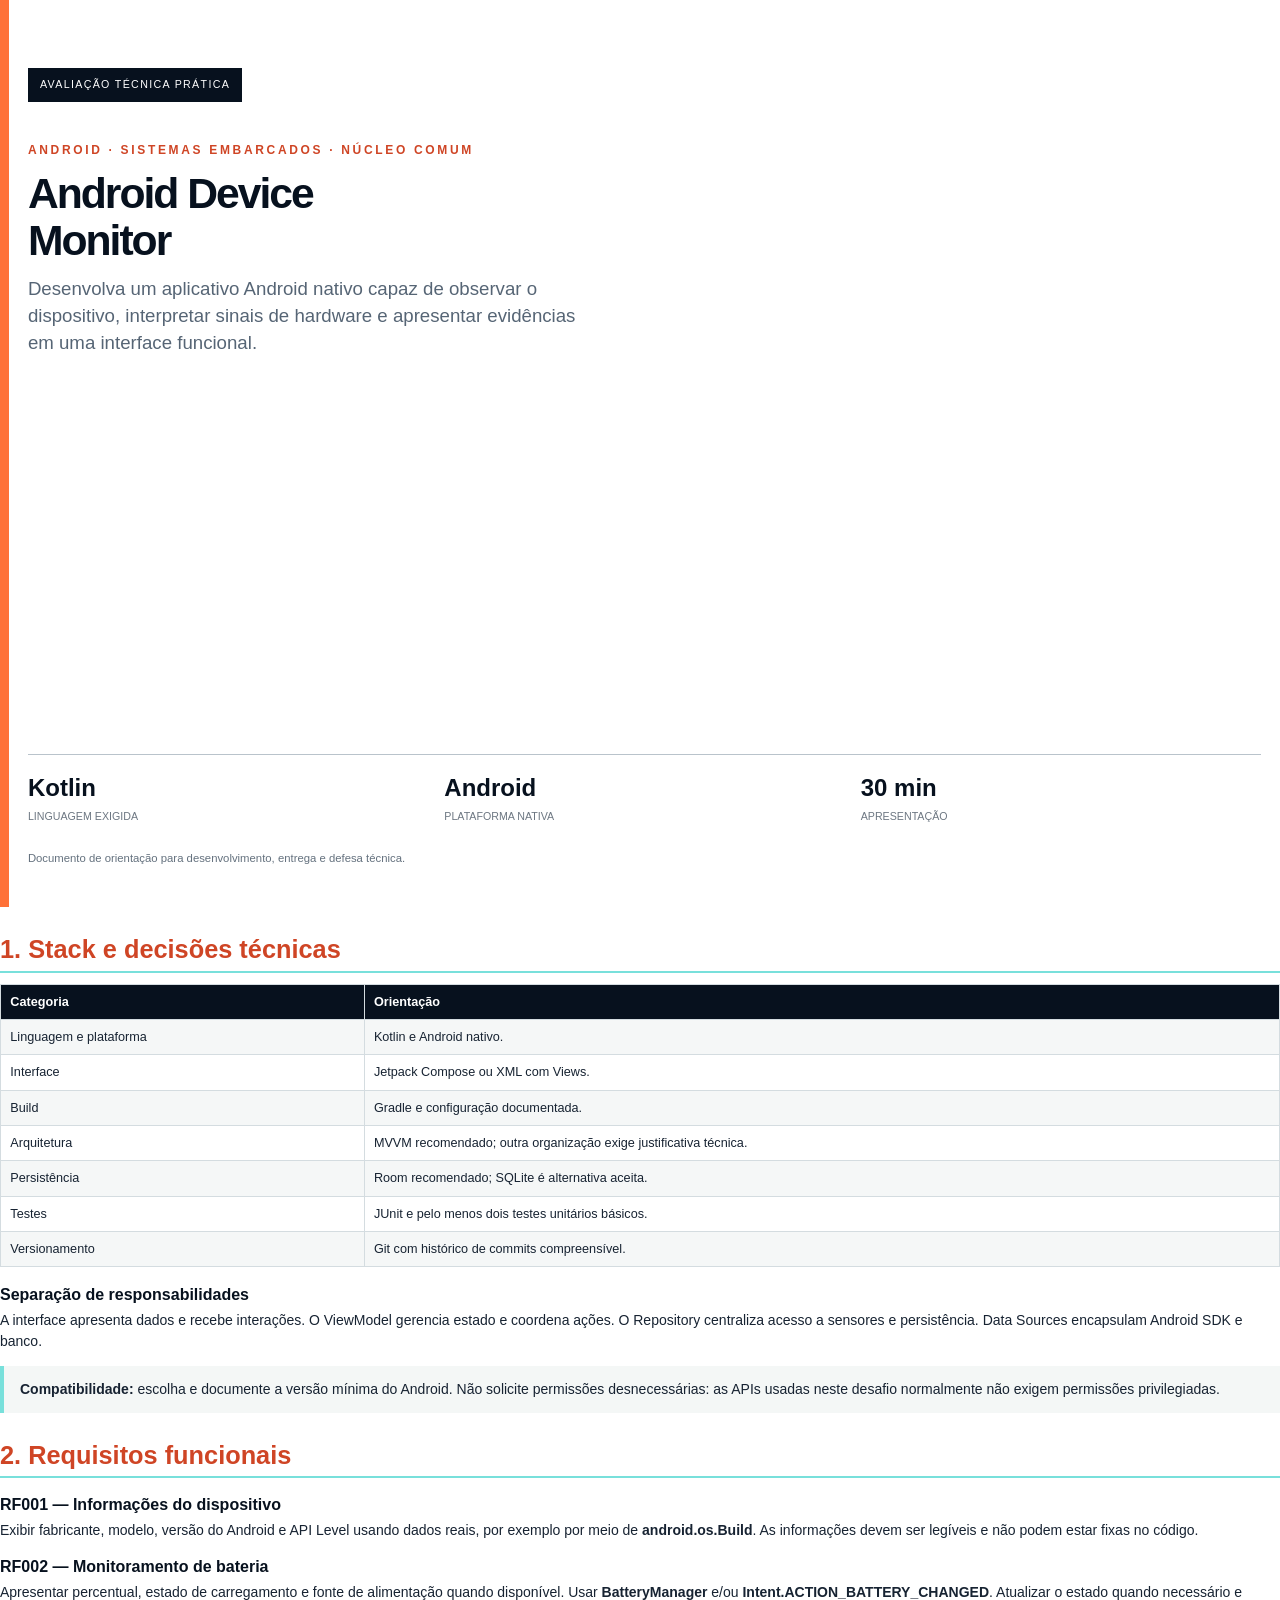
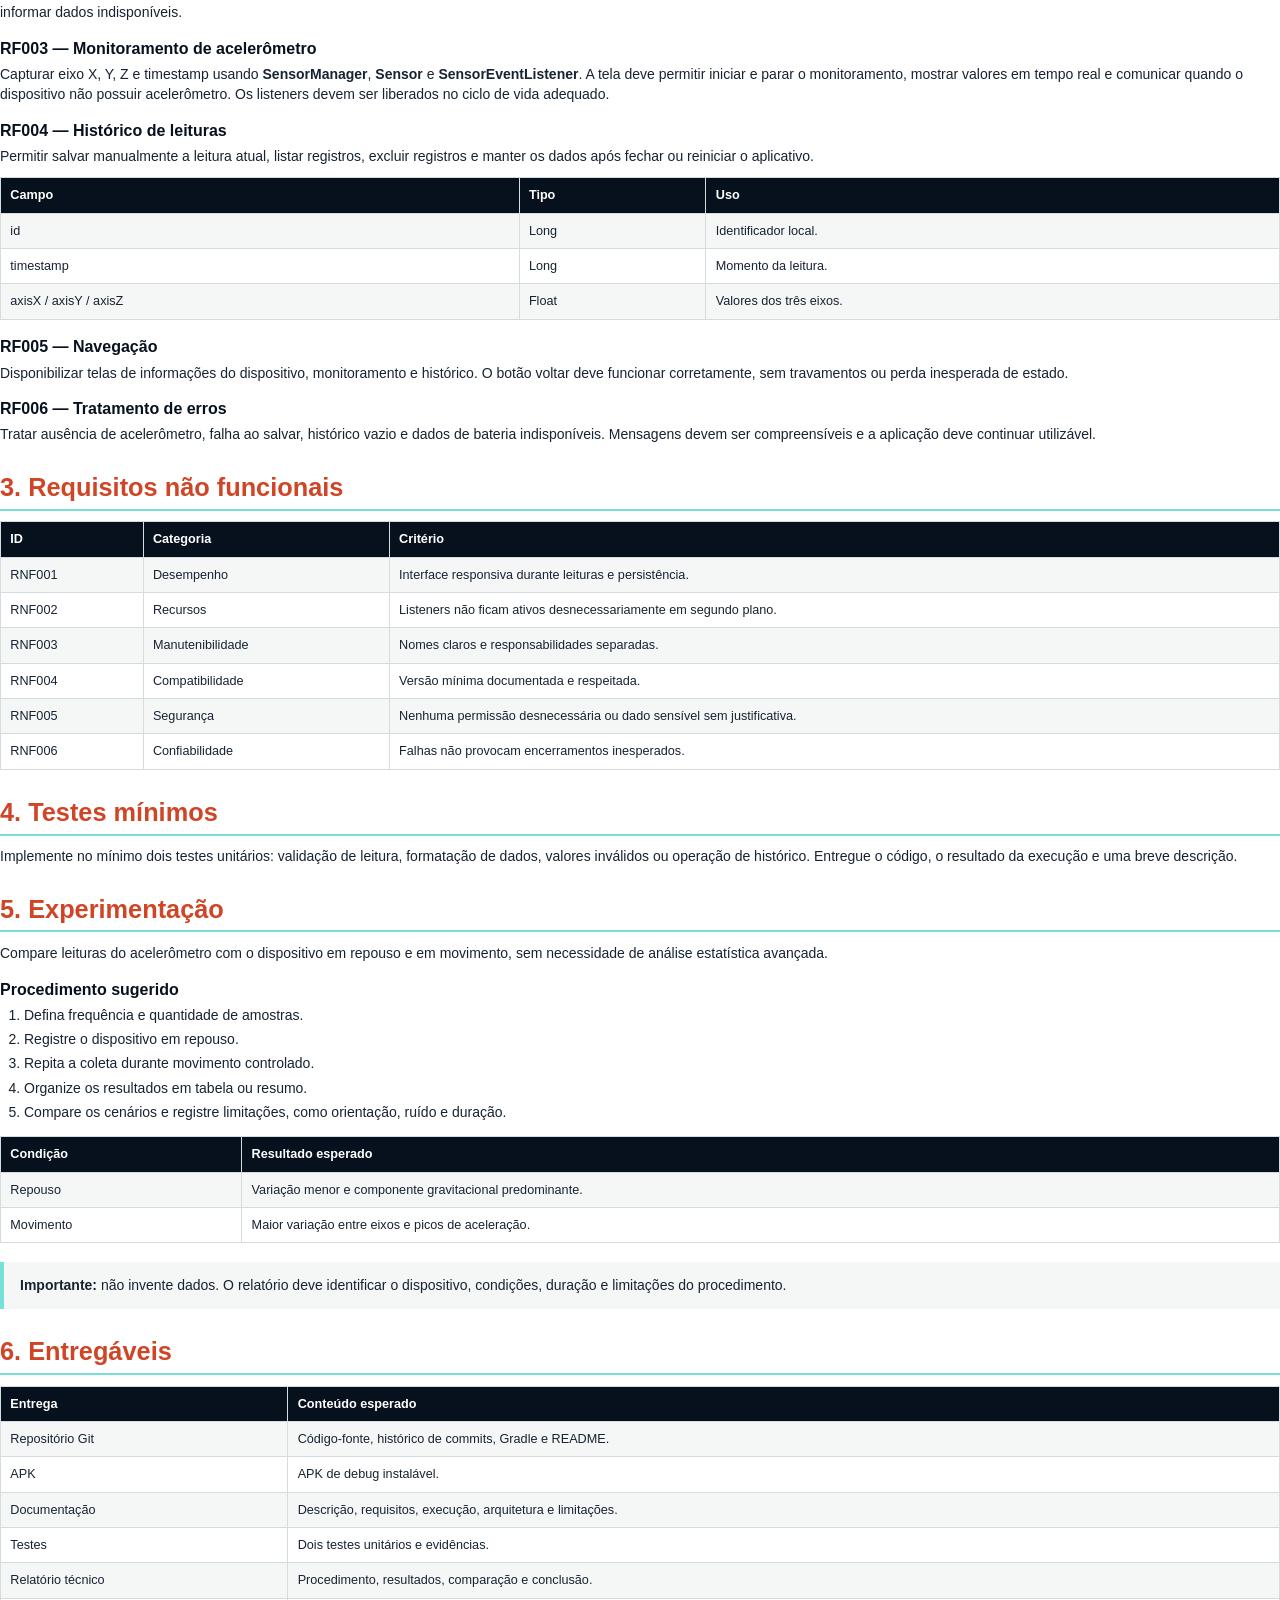
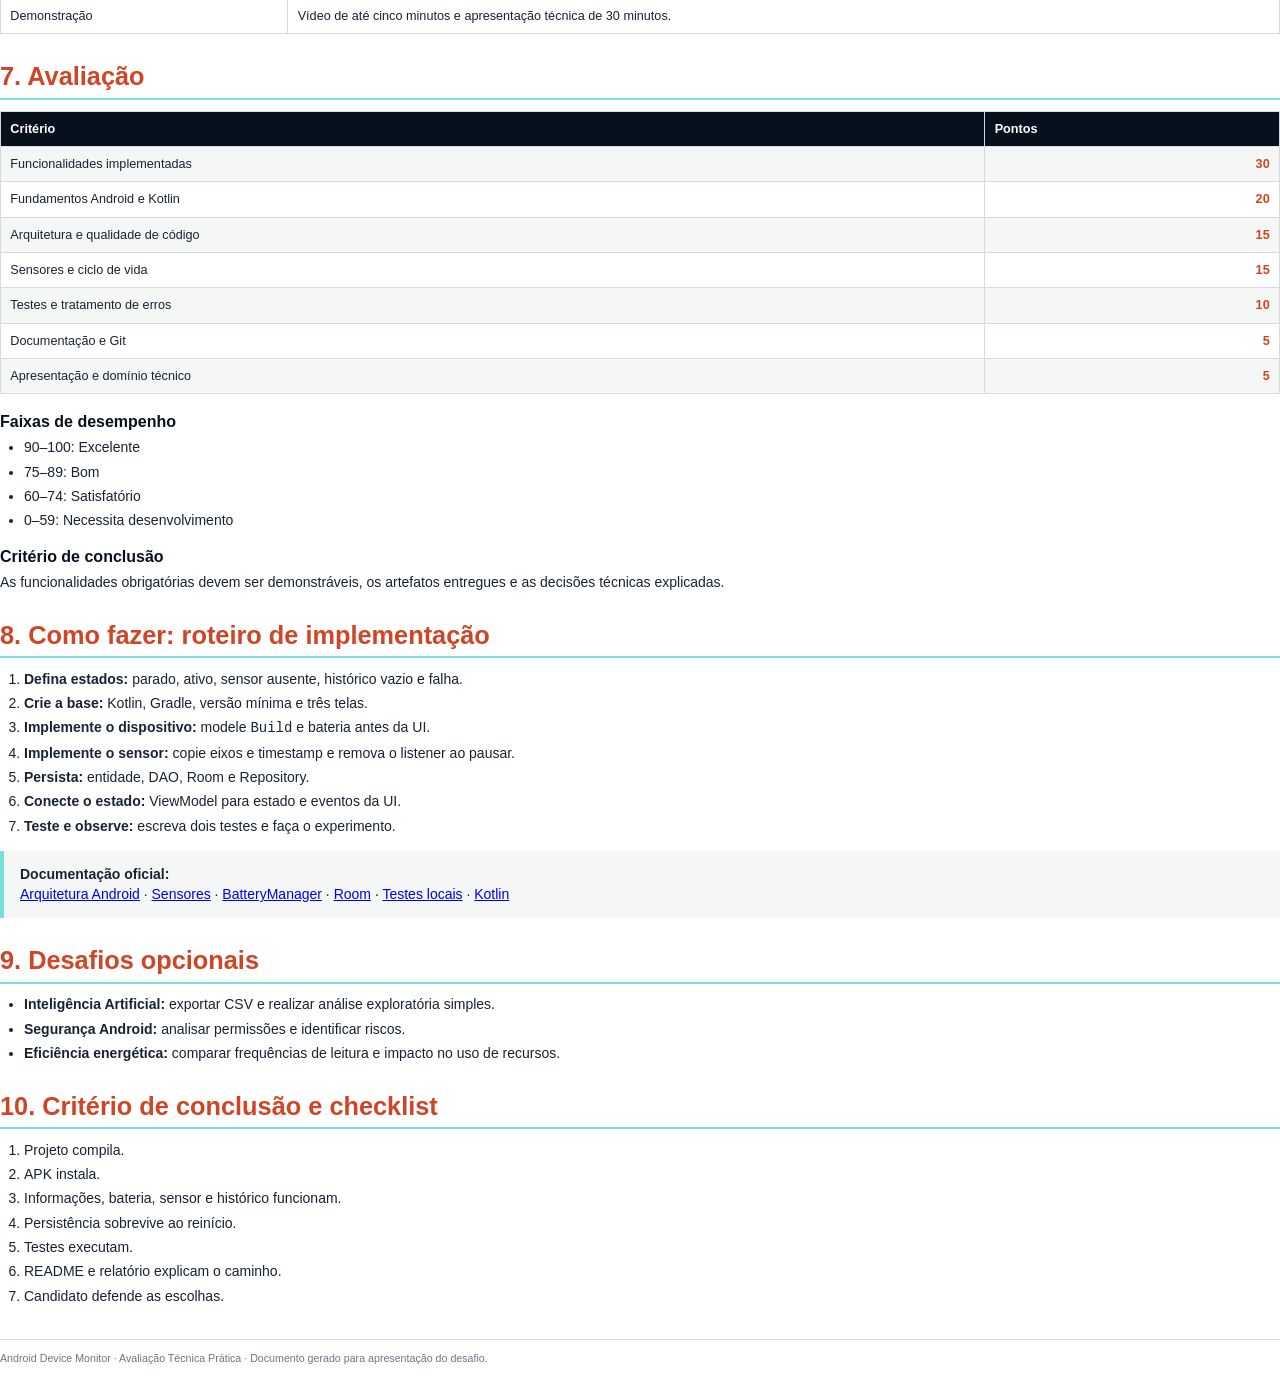
==== commit ee04b160: "content: remove duration and total score highlights" ====
--- a/docs/android-device-monitor-desafio.html
+++ b/docs/android-device-monitor-desafio.html
@@ -8,7 +8,7 @@
   </style>
 </head>
 <body>
-  <section class="cover"><div><span class="tag">Avaliação técnica prática</span><p class="kicker" style="margin-top:30pt">Android · sistemas embarcados · núcleo comum</p><h1>Android Device<br/>Monitor</h1><p class="subtitle">Desenvolva um aplicativo Android nativo capaz de observar o dispositivo, interpretar sinais de hardware e apresentar evidências em uma interface funcional.</p></div><div><div class="meta"><div><strong>05</strong><span>dias corridos</span></div><div><strong>100</strong><span>pontos possíveis</span></div><div><strong>30 min</strong><span>apresentação</span></div></div><p class="small" style="margin-top:18pt">Documento de orientação para desenvolvimento, entrega e defesa técnica.</p></div></section>
+  <section class="cover"><div><span class="tag">Avaliação técnica prática</span><p class="kicker" style="margin-top:30pt">Android · sistemas embarcados · núcleo comum</p><h1>Android Device<br/>Monitor</h1><p class="subtitle">Desenvolva um aplicativo Android nativo capaz de observar o dispositivo, interpretar sinais de hardware e apresentar evidências em uma interface funcional.</p></div><div><div class="meta"><div><strong>Kotlin</strong><span>linguagem exigida</span></div><div><strong>Android</strong><span>plataforma nativa</span></div><div><strong>30 min</strong><span>apresentação</span></div></div><p class="small" style="margin-top:18pt">Documento de orientação para desenvolvimento, entrega e defesa técnica.</p></div></section>
   <section class="page-break"><h2>1. Stack e decisões técnicas</h2><table class="table"><tr><th>Categoria</th><th>Orientação</th></tr><tr><td>Linguagem e plataforma</td><td>Kotlin e Android nativo.</td></tr><tr><td>Interface</td><td>Jetpack Compose ou XML com Views.</td></tr><tr><td>Build</td><td>Gradle e configuração documentada.</td></tr><tr><td>Arquitetura</td><td>MVVM recomendado; outra organização exige justificativa técnica.</td></tr><tr><td>Persistência</td><td>Room recomendado; SQLite é alternativa aceita.</td></tr><tr><td>Testes</td><td>JUnit e pelo menos dois testes unitários básicos.</td></tr><tr><td>Versionamento</td><td>Git com histórico de commits compreensível.</td></tr></table><h3>Separação de responsabilidades</h3><p>A interface apresenta dados e recebe interações. O ViewModel gerencia estado e coordena ações. O Repository centraliza acesso a sensores e persistência. Data Sources encapsulam Android SDK e banco.</p><div class="callout"><strong>Compatibilidade:</strong> escolha e documente a versão mínima do Android. Não solicite permissões desnecessárias: as APIs usadas neste desafio normalmente não exigem permissões privilegiadas.</div></section>
   <section class="page-break"><h2>2. Requisitos funcionais</h2><h3>RF001 — Informações do dispositivo</h3><p>Exibir fabricante, modelo, versão do Android e API Level usando dados reais, por exemplo por meio de <strong>android.os.Build</strong>. As informações devem ser legíveis e não podem estar fixas no código.</p><h3>RF002 — Monitoramento de bateria</h3><p>Apresentar percentual, estado de carregamento e fonte de alimentação quando disponível. Usar <strong>BatteryManager</strong> e/ou <strong>Intent.ACTION_BATTERY_CHANGED</strong>. Atualizar o estado quando necessário e informar dados indisponíveis.</p><h3>RF003 — Monitoramento de acelerômetro</h3><p>Capturar eixo X, Y, Z e timestamp usando <strong>SensorManager</strong>, <strong>Sensor</strong> e <strong>SensorEventListener</strong>. A tela deve permitir iniciar e parar o monitoramento, mostrar valores em tempo real e comunicar quando o dispositivo não possuir acelerômetro. Os listeners devem ser liberados no ciclo de vida adequado.</p><h3>RF004 — Histórico de leituras</h3><p>Permitir salvar manualmente a leitura atual, listar registros, excluir registros e manter os dados após fechar ou reiniciar o aplicativo.</p><table class="table"><tr><th>Campo</th><th>Tipo</th><th>Uso</th></tr><tr><td>id</td><td>Long</td><td>Identificador local.</td></tr><tr><td>timestamp</td><td>Long</td><td>Momento da leitura.</td></tr><tr><td>axisX / axisY / axisZ</td><td>Float</td><td>Valores dos três eixos.</td></tr></table><h3>RF005 — Navegação</h3><p>Disponibilizar telas de informações do dispositivo, monitoramento e histórico. O botão voltar deve funcionar corretamente, sem travamentos ou perda inesperada de estado.</p><h3>RF006 — Tratamento de erros</h3><p>Tratar ausência de acelerômetro, falha ao salvar, histórico vazio e dados de bateria indisponíveis. Mensagens devem ser compreensíveis e a aplicação deve continuar utilizável.</p></section>
   <section><h2>3. Requisitos não funcionais</h2><table class="table"><tr><th>ID</th><th>Categoria</th><th>Critério</th></tr><tr><td>RNF001</td><td>Desempenho</td><td>Interface responsiva durante leituras e persistência.</td></tr><tr><td>RNF002</td><td>Recursos</td><td>Listeners não ficam ativos desnecessariamente em segundo plano.</td></tr><tr><td>RNF003</td><td>Manutenibilidade</td><td>Nomes claros e responsabilidades separadas.</td></tr><tr><td>RNF004</td><td>Compatibilidade</td><td>Versão mínima documentada e respeitada.</td></tr><tr><td>RNF005</td><td>Segurança</td><td>Nenhuma permissão desnecessária ou dado sensível sem justificativa.</td></tr><tr><td>RNF006</td><td>Confiabilidade</td><td>Falhas não provocam encerramentos inesperados.</td></tr></table><h2>4. Testes mínimos</h2><p>Implemente no mínimo dois testes unitários: validação de leitura, formatação de dados, valores inválidos ou operação de histórico. Entregue o código, o resultado da execução e uma breve descrição.</p></section>
